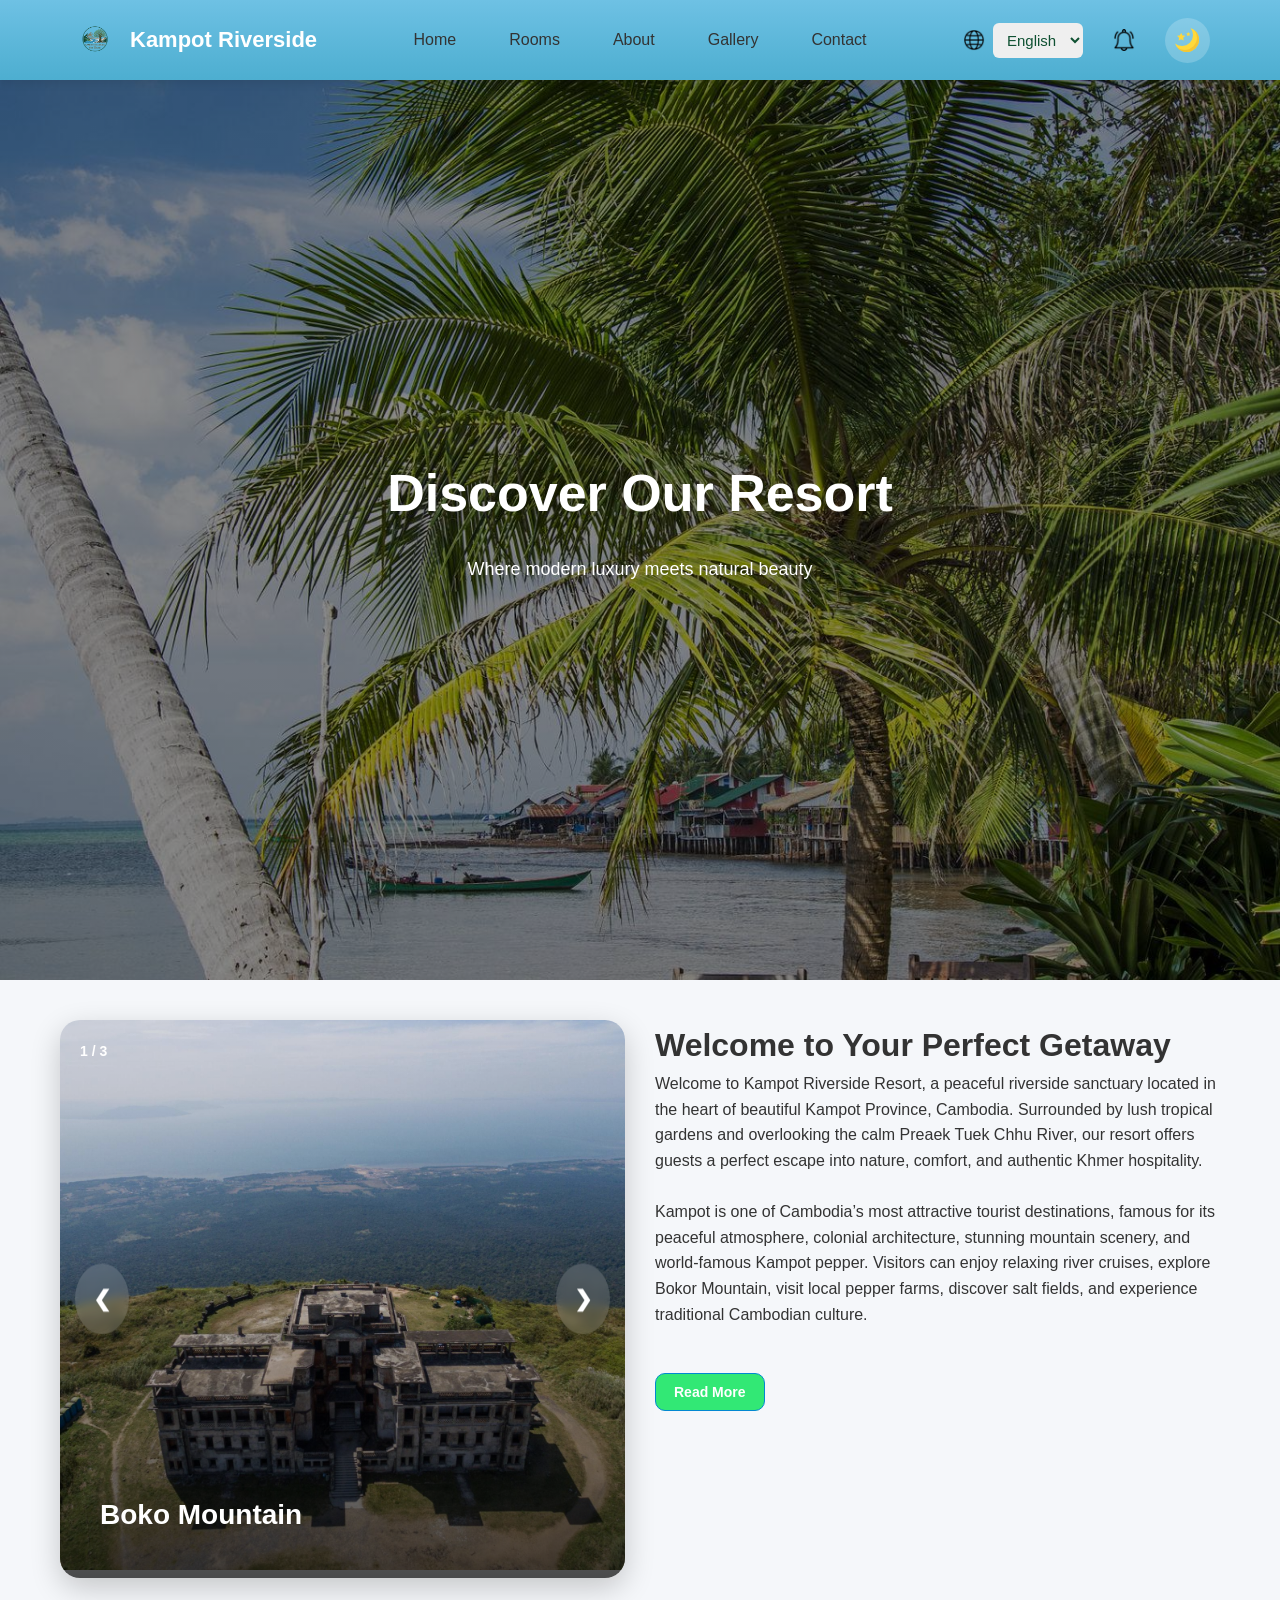
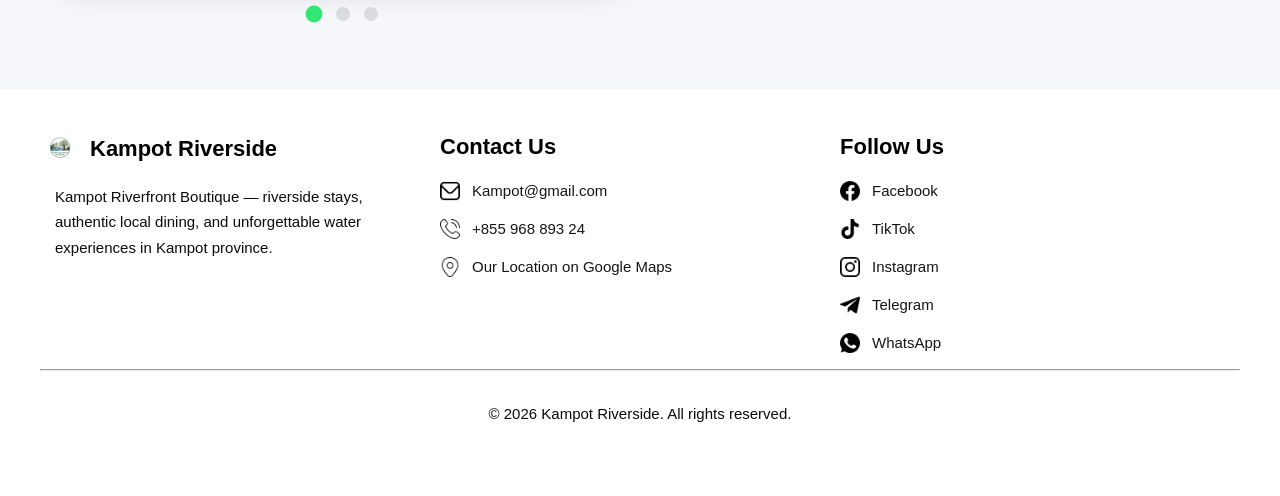
==== about.html @ 68e3d68d "Smey" ====
<!DOCTYPE html>
<html lang="en">
<head>
    <meta charset="UTF-8">
    <meta name="viewport" content="width=device-width, initial-scale=1.0">
    <title>Home</title>
    <link rel="stylesheet" href="css/style.css">
    <link rel="stylesheet" href="css/about.css">
</head>
<body>
    <!-- ----------Header---------------->
    <div class="header">
        <div class="nav-bar">
            <div class="nav-left">
                <a class="logo" href="index.html">
                    <img src="images/logo/kampot.png" alt="Kampot Riverside Logo">
                    <span>Kampot Riverside</span>
                </a>
            </div>

            <nav class="nav-center" id="navMenu">
                <ul>
                    <li><a href="index.html">Home</a></li>
                    <li><a href="room.html">Rooms</a></li>
                    <li><a href="about.html">About</a></li>
                    <li><a href="gallery.html">Gallery</a></li>
                    <li><a href="contact.html">Contact</a></li>
                </ul>
            </nav>
            <div class="nav-right">
                <div class="switch-language">
                    <img src="assets/icons/internet.png" alt="Language Icon">
                    <select>
                        <option>English</option>
                        <option>Khmer</option>
                    </select>
                </div>

                <div class="notifications">
                    <img src="assets/icons/notification.png" alt="Notification">
                </div>

                <div class="dark-mode" onclick="toggleDarkMode()">
                    <img id="darkIcon" src="assets/icons/moon.png" alt="Dark Mode">
                </div>

                <!-- Hamburger Menu -->
                <div class="menu-toggle" onclick="toggleMenu()">
                    ☰
                </div>
            </div>
        </div>
    </div>
    <div class="welcome">
        <div class="col-12">
            <div class="main-contant" style="background-image:linear-gradient(rgba(0,0,0,0.45), rgba(0,0,0,0.45)),url('../images/gallerys/Image_place_relax/Kep Beach/photo2.jfif'); background-size: cover; background-position: center;">
                <div class="home-banner">
                    <div class="home-banner-content">
                        <h1>Discover Our Resort</h1>
                        <p>Where modern luxury meets natural beauty</p>
                    </div>
                </div>
            </div>
        </div>
    </div>
    <div class="row">
        <div class="about-resort">
                <div class="col-6">
                     <!-- Slideshow container -->
                    <div class="slideshow-container">
                    <!-- Full-width images with number and caption text -->
                    <div class="mySlides fade">
                        <div class="numbertext">1 / 3</div>
                        <img src="images/gallerys/Image_place_relax/Bokor Mountain/photo1.jfif" style="width:100%">
                        <div class="text">Boko Mountain</div>
                    </div>

                    <div class="mySlides fade">
                        <div class="numbertext">2 / 3</div>
                        <img src="images/gallerys/Image_place_relax/Kep Beach/photo3.jfif" style="width:100%">
                        <div class="text">Kep Beach</div>
                    </div>

                    <div class="mySlides fade">
                        <div class="numbertext">3 / 3</div>
                        <img src="images/gallerys/Image_place_relax/La Plantation/caption.jpg" style="width:100%">
                        <div class="text">La Plantation</div>
                    </div>

                    <!-- Next and previous buttons -->
                    <a class="prev" onclick="plusSlides(-1)">&#10094;</a>
                    <a class="next" onclick="plusSlides(1)">&#10095;</a>
                    </div>
                    <br>

                    <!-- The dots/circles -->
                    <div style="text-align:center">
                    <span class="dot" onclick="currentSlide(1)"></span>
                    <span class="dot" onclick="currentSlide(2)"></span>
                    <span class="dot" onclick="currentSlide(3)"></span>
                    </div>
                </div>
                <div class="col-6">
                    <div class="about-detail">
                        <h1>Welcome to Your Perfect Getaway</h1>
                    <p>
                        Welcome to Kampot Riverside Resort, a peaceful riverside sanctuary located in the heart of beautiful Kampot Province, Cambodia. 
                        Surrounded by lush tropical gardens and overlooking the calm Preaek Tuek Chhu River, our resort offers guests a perfect escape 
                        into nature, comfort, and authentic Khmer hospitality.
                    </p><br>
                    <p>
                        Kampot is one of Cambodia’s most attractive tourist destinations, famous for its peaceful atmosphere, colonial architecture, 
                        stunning mountain scenery, and world-famous Kampot pepper. Visitors can enjoy relaxing river cruises, explore Bokor Mountain, 
                        visit local pepper farms, discover salt fields, and experience traditional Cambodian culture.
                    </p><br>
                    <button class="btn-read-more">Read More</button>
                    </div>
                </div>
        </div>
    </div>
    <!-- Footer -->
    <div class="footer">
        <div class="row">
            <!-- About -->
            <div class="col-4">
                <h3>
                    <img src="images/logo/kampot.png" alt="Kampot Riverside Logo">
                    <span>Kampot Riverside</span>
                </h3>
                <p style="padding-left: 15px;">
                    Kampot Riverfront Boutique — riverside stays,
                    authentic local dining, and unforgettable
                    water experiences in Kampot province.
                </p>
            </div>

            <!-- Contact Us -->
            <div class="col-4">
                <h3>
                    <span>Contact Us</span>
                </h3>
                <ul>
                     <li>
                        <a href="mailto:Kampot@gmail.com">
                            <img src="assets/icons/envelope.png" alt="Email Icon">
                            <span>Kampot@gmail.com</span>
                        </a>
                    </li>

                    <li>
                        <a href="tel:+85596889324">
                            <img src="assets/icons/phone-call.png" alt="Phone Icon">
                            <span>+855 968 893 24</span>
                        </a>
                    </li>

                    <li>
                        <a href="https://maps.app.goo.gl/MNz4LA59FjtXAUts7">
                            <img src="assets/icons/marker.png" alt="Location Icon">
                            <span>Our Location on Google Maps</span>
                        </a>
                    </li>

                </ul>
            </div>

            <!-- Follow Us -->
            <div class="col-4">
                <h3>
                    <span>Follow Us</span>
                </h3>

                <ul class="social-links">

                    <li>
                        <a href="https://www.facebook.com/profile.php?id=100081976213321">
                            <img src="assets/icons/facebook.png" alt="Facebook Icon">
                            <span>Facebook</span>
                        </a>
                    </li>

                    <li>
                        <a href="https://www.tiktok.com/@riforevery/video/7606261949273345301?q=Kampot%20province&t=1779953133184">
                            <img src="assets/icons/tik-tok.png" alt="TikTok Icon">
                            <span>TikTok</span>
                        </a>
                    </li>

                    <li>
                        <a href="#">
                            <img src="assets/icons/instagram.png" alt="Instagram Icon">
                            <span>Instagram</span>
                        </a>
                    </li>

                    <li>
                        <a href="#">
                            <img src="assets/icons/telegram.png" alt="Telegram Icon">
                            <span>Telegram</span>
                        </a>
                    </li>

                    <li>
                        <a href="#">
                            <img src="assets/icons/whatsapp.png" alt="WhatsApp Icon">
                            <span>WhatsApp</span>
                        </a>
                    </li>

                </ul>
            </div>
        </div>
        <div class="row">
            <div class="col-12">
                <hr>
            </div>
        </div>
        <div class="row">
            <div class="col-12">
                <p style="text-align: center;">© 2026 Kampot Riverside. All rights reserved.</p>
            </div>
        </div>
    </div>
<script src="js/main.js"></script>
<script src="js/about.js"></script>
</body>
</html>
---- css/style.css ----
/* =========================
   GLOBAL
========================= */
*{
    margin: 0;
    padding: 0;
    box-sizing: border-box;
}

html{
    scroll-behavior: smooth;
}

body{
    font-family: 'Segoe UI', Tahoma, Geneva, Verdana, sans-serif;
    background-color: #f5f7fa;
    line-height: 1.6;
    padding-top: 80px;
    overflow-x: hidden;
}
/* DARK MODE BUTTON */
.dark-mode{
    width: 45px;
    height: 45px;

    display: flex;
    justify-content: center;
    align-items: center;

    border-radius: 50%;

    background: rgba(255,255,255,0.2);
    cursor: pointer;
    transition: 0.3s ease;
}

.dark-mode:hover{
    background: rgba(255,255,255,0.35);
    transform: rotate(15deg) scale(1.08);
}

.dark-mode img{
    width: 24px;
    height: 24px;
}

/* BODY TRANSITION */
body{
    transition: background 0.4s ease,
                color 0.4s ease;
}

/* DARK MODE */
body.dark-theme{
    background: #121212;
    color: white;
}

/* NAVBAR */
/* body.dark-theme nav{
    background: #1f1f1f;
} */

/* CARD / ROOM */
body.dark-theme .room-card,
body.dark-theme .modal-content,
body.dark-theme .room-extra-details{
    background: #1e1e1e;
    color: white;
}

/* TEXT */
body.dark-theme h1,
body.dark-theme h2,
body.dark-theme h3,
body.dark-theme h4,
body.dark-theme p,
body.dark-theme span,
body.dark-theme a{
    color: rgb(8, 33, 229);
}

/* FEATURE BOX */
body.dark-theme .feature-box{
    background: #2a2a2a;
    border-color: #444;
}

/* AMENITIES */
body.dark-theme .amenities-list span{
    background: #2a2a2a;
    color: white;
}

/* MODAL IMAGE AREA */
body.dark-theme .modal-image-section{
    background: black;
}
/* =========================
   HEADER
========================= */
.header{
    width: 100%;
    background: linear-gradient(180deg, #6EC1E4 0%, #4DAED0 100%);
    position: fixed;
    top: 0;
    left: 0;
    z-index: 1000;
    box-shadow: 0 2px 10px rgba(0,0,0,0.1);
}

/* =========================
   NAVBAR
========================= */
.nav-bar{
    width: 100%;
    max-width: 1200px;
    height: auto;
    margin: auto;
    padding: 14px 20px;
    display: flex;
    align-items: center;
    justify-content: space-between;
    gap: 20px;
}

/* =========================
   LOGO
========================= */
.logo{
    display: flex;
    align-items: center;
    gap: 10px;
    text-decoration: none;
    color: #fff;
    font-size: 22px;
    font-weight: 700;
}

.logo img{
    width: 50px;
    height: 50px;
    object-fit: contain;
}

/* =========================
   NAVIGATION
========================= */
.nav-center ul{
    list-style: none;
    display: flex;
    align-items: center;
    justify-content: center;
    flex-wrap: wrap;
    gap: 15px;
}

.nav-center a{
    display: block;
    color: #fff;
    text-decoration: none;
    padding: 10px 14px;
    border-radius: 8px;
    font-size: 16px;
    font-weight: 500;
    transition: all 0.3s ease;
}

.nav-center a:hover,
.nav-center a:focus{
    background-color: rgba(255,255,255,0.2);
}

/* =========================
   RIGHT SECTION
========================= */
.nav-right{
    display: flex;
    align-items: center;
    justify-content: center;
    gap: 30px;
}

/* =========================
   LANGUAGE SWITCH
========================= */
.switch-language{
    display: flex;
    align-items: center;
    gap: 8px;
}

.switch-language img{
    width: 22px;
    height: 22px;
    object-fit: contain;
}

.switch-language select{
    border: none;
    outline: none;
    padding: 8px 10px;
    border-radius: 6px;
    color: #0f5132;
    font-size: 15px;
    cursor: pointer;
}
.notifications {
    align-items: center;
    display: flex;
    gap: 10px;
}
.notifications img {
    width: 22px;
    height: 22px;
    object-fit: contain;
}

/* =========================
   HERO SECTION
========================= */
.main-contant{
    width: 100%;
    min-height: 100vh;
    padding: 20px;
    display: flex;
    align-items: center;
    justify-content: center;
    text-align: center;
    background-image:linear-gradient(rgba(0,0,0,0.45), rgba(0,0,0,0.45)),url('../images/hero/home.jpg');
    background-size: cover;
    background-position: center;
    background-repeat: no-repeat;
}

/* =========================
   HOME BANNER
========================= */
.home-banner{
    width: 100%;
    max-width: 700px;
    padding: 40px;
    color: #fff;
    text-align: center;
    border-radius: 12px;
}
.home-banner h1{
    font-size: 52px;
    margin-bottom: 20px;
}

.home-banner p{
    font-size: 18px;
    margin-bottom: 25px;
}

/* =========================
   BUTTON
========================= */
.btn{
    display: inline-block;
    padding: 12px 28px;
    background-color: #32E875;
    color: #fff;
    text-decoration: none;
    font-size: 16px;
    font-weight: 600;
    border-radius: 50px;
    transition: all 0.3s ease;
}

.btn:hover{
    background-color: #28c96a;
    transform: translateY(-2px);
}

.btn:active{
    transform: scale(0.98);
}

/* =========================
   ROOM SUMMARY
========================= */
.room-summary{
    width: 100%;
    max-width: 1200px;
    margin: 60px auto;
    padding: 20px;
    display: flex;
    flex-direction: column;
    align-items: center;
    justify-content: center;
    gap: 15px;
    text-align: center;
}
.room-summary h2{
    font-size: 48px;
}

/* ROOM HOME */
.room-home{
    display: flex;
    flex-direction: row;
    gap: 20px;
    width: 100%;
    max-width: 1200px;
    margin: auto;
    padding: 20px;
}

.col-6{
    width: 50%;
}

.room1 img{
    width: 100%;
    height: 350px;
    object-fit: cover;
    border-radius: 10px;
    display: block;
}
.room1{
    padding: 20px;
    background: #fff;
    border-radius: 10px;
    box-shadow: 0 2px 10px rgba(0,0,0,0.1);
}

.room1 .detail-rooms p {
    display: flex;
    align-items: center;
    gap: 10px;
    font-size: 12px;
    font-weight: 500;
    color: #333;
}
/* DETAIL ROOM */
.detail-rooms{
    padding: 20px;
}

/* ROOM NAME */
.name-room{
    font-size: 24px;
    margin-bottom: 10px;
    color: #222;
}

/* PRICE */
.price{
    color: #1256d3;
    font-size: 20px;
    margin-bottom: 15px;
}
.price span{
    color: black;
}

/* DESCRIPTION */
.descr{
    color: #666;
    line-height: 1.7;
    margin-bottom: 20px;
}

/* SERVICES CONTAINER */
.services-line-1{
    display: flex;
    flex-direction: column;
    gap: 12px;
}

/* SERVICE ROW */
.service-row1{
    display: flex;
    flex-wrap: wrap;
    gap: 20px;
}

/* SERVICE ITEM */
.service-row1 p{
    display: flex;
    align-items: center;
    gap: 8px;
    background: #f5f7fa;
    padding: 10px 14px;
    border-radius: 8px;
    font-size: 15px;
    font-weight: 500;

    color: #333;
}

/* ICON */
.service-row1 img{
    width: 22px;
    height: 22px;

    object-fit: contain;
}
.icon{
    width: 40px;
    height: 40px;
    object-fit: cover;
    border-radius: 50%;
}
/* Footer */
.footer{
    width: 100%;
    background: white;
    padding: 40px 20px;
    color: black;
}

/* Row */
.footer .row{
    width: 100%;
    max-width: 1200px;
    margin: auto;
    display: flex;
    flex-wrap: wrap;
    gap: 30px;
}

/* Column */
.footer .col-4{
    flex: 1 1 300px;
}

/* Title */
.footer h3{
    display: flex;
    align-items: center;
    gap: 10px;
    margin-bottom: 15px;
    font-size: 22px;
}

/* Logo */
.footer h3 img{
    width: 40px;
    height: 40px;
    object-fit: contain;
}

/* Text */
.footer p{
    color: #0b0b0b;
    line-height: 1.7;
    font-size: 15px;
}

/* Contact List */
.footer ul{
    padding: 0;
    margin: 0;
}

.footer ul li{
    list-style: none;
    margin-bottom: 14px;
}

/* Contact Link */
.footer ul li a{
    display: flex;
    align-items: center;
    gap: 12px;

    text-decoration: none;
    color: #161515;
    font-size: 15px;

    transition: 0.3s ease;
}

/* Hover */
.footer ul li a:hover{
    color: #00bcd4;
    transform: translateX(5px);
}

/* Icon */
.footer ul li a img{
    width: 20px;
    height: 20px;
    object-fit: contain;
}
.btn-viewallroom{
    width: 100%;
    display: flex;
    justify-content: center;
    margin-top: 20px;
}
.btn-viewallroom a{
    display: flex;
    align-items: center;
    gap: 10px;
    padding: 12px 24px;
    background-color: #00bcd4;
    color: white;
    text-decoration: none;
    font-size: 16px;
    font-weight: 600;
    border-radius: 50px;
    transition: 0.3s ease;
}
.btn-viewallroom a img{
    width: 18px;
    height: 18px;
    object-fit: contain;
    transition: 0.3s ease;
}
.btn-viewallroom a:hover{
    background-color: #0097a7;
    transform: translateY(-3px);
}
.btn-viewallroom a:hover img{
    transform: translateX(5px);
}
/* button detail room */
/* .btn-detail-room {
    width: 100%;
    display: flex;
    justify-content: center;
    margin-top: 20px;
    background-color: darkgray;
    border-radius: 12px;
} */
/* .btn-detail-room a {
    display: flex;
    align-items: center;
    gap: 10px;
    padding: 12px 24px;
    color: white;
    text-decoration: none;
    font-size: 16px;
    font-weight: 600;
    border-radius: 50px;
    transition: 0.3s ease;
} */
/* .btn-detail-room:hover {
    background-color: #0097a7;
    transform: translateY(-3px);
} */
/* Excursions & Activities */
.Ex-Act-welcome {
    width: 100%;
    max-width: 1200px;
    margin: 60px auto;
    padding: 20px;
    display: flex;
    flex-direction: column;
    align-items: center;
    justify-content: center;
    gap: 15px;
    text-align: center;
}
.Ex-Act-welcome h2 {
    font-size: 48px;
}

.Ex-Act-detail{
    width: 100%;
    border-radius: 10px;
    overflow: hidden;
    background: #fff;
    box-shadow: 0 2px 10px rgba(0,0,0,0.1);
    transition: 0.3s ease;
}

.Ex-Act-detail:hover{
    transform: translateY(-5px);
}

.Ex-Act-detail img{
    width: 100%;
    height: 250px;
    object-fit: cover;
    display: block;
}

.ex-act-name{
    padding: 15px 10px;
    font-size: 20px;
    text-align: center;
    color: #222;
}

.Ex-Act-detail a{
    display: flex;
    justify-content: center;
    align-items: center;
    margin-bottom: 20px;
    text-decoration: none;
}

.Ex-Act-detail a span{
    background: #00bcd4;
    color: #fff;
    padding: 10px 18px;
    border-radius: 5px;
    transition: 0.3s;
}

.Ex-Act-detail a span:hover{
    background: #084298;
}
/* Guest-Reviews-Experiences */
.Guest-Reviews-Experiences{
    width: 100%;
    padding: 80px 20px;
    box-sizing: border-box;
}

.review-header{
    text-align: center;
    margin-bottom: 60px;
}

.review-header h2{
    font-size: 48px;
    margin-bottom: 15px;
    color: #1d0000;
}

.review-header p{
    font-size: 18px;
    color: #444;
}
.review-card{
    text-align: center;
    padding: 20px;
}

.review-profile{
    width: 160px;
    height: 160px;
    margin: 0 auto 25px;
    border-radius: 50%;
    background: rgba(120,150,180,0.5);
    border: 2px solid #0077b6;
    display: flex;
    align-items: center;
    justify-content: center;
}

.review-profile span{
    font-size: 60px;
    color: #1d0000;
}

.stars{
    font-size: 32px;
    color: gold;
    margin-bottom: 25px;
}

.review-text{
    font-size: 18px;
    color: #444;
    line-height: 1.7;
    margin-bottom: 30px;
}

.review-card h3{
    font-size: 24px;
    margin-bottom: 10px;
    color: #1d0000;
}

.review-card small{
    font-size: 18px;
    color: blue;
}
/* =========================
   GRID SYSTEM
========================= */
.row{
    width: 100%;
    max-width: 1200px;
    margin: 0 auto;
    display: flex;
    flex-wrap: wrap;
    align-items: flex-start;
    justify-content: flex-start;
    gap: 20px;
    box-sizing: border-box;
}
.nav-bar{
    display:flex;
    justify-content:space-between;
    align-items:center;
    padding:15px 30px;
}

.nav-center ul{
    display:flex;
    list-style:none;
    gap:25px;
}

.nav-center ul li a{
    text-decoration:none;
    color:#333;
    font-weight:500;
}

/* =========================
   HAMBURGER MENU
========================= */

.menu-toggle{
    display:none;
    font-size:32px;
    cursor:pointer;
    color:#1e293b;
    transition:0.3s ease;
    user-select:none;
}

.menu-toggle:hover{
    transform:scale(1.1);
    color:#0ea5e9;
}

/* =========================
   MOBILE NAVIGATION
========================= */

@media (max-width:768px){

    .menu-toggle{
        display:block;
    }

    .nav-center{
        position:absolute;
        top:100%;
        left:0;
        width:100%;
        background:#ffffff;
        box-shadow:0 8px 25px rgba(0,0,0,0.1);
        border-top:1px solid #e5e7eb;
        display:none;
        z-index:999;
        animation:slideDown 0.3s ease;
    }

    .nav-center.active{
        display:block;
    }

    .nav-center ul{
        display:flex;
        flex-direction:column;
        align-items:center;
        list-style:none;
        padding:25px 0;
        gap:20px;
    }

    .nav-center ul li{
        width:100%;
        text-align:center;
    }

    .nav-center ul li a{
        display:block;
        padding:12px 20px;
        text-decoration:none;
        color:#334155;
        font-size:16px;
        font-weight:500;
        transition:0.3s ease;
    }

    .nav-center ul li a:hover{
        background:#f8fafc;
        color:#0ea5e9;
    }

    /* Right Side */
    .nav-right{
        gap:10px;
    }

    .switch-language{
        display:flex;
        align-items:center;
        gap:5px;
    }

    .switch-language select{
        display:flex;
        align-items:center;
        gap:8px;
        padding:6px 10px;
        border:1px solid #ddd;
        border-radius:10px;
        background:#fff;
    }

    .notifications img,
    .dark-mode img,
    .switch-language img{
        width:22px;
        height:22px;
    }
}

/* =========================
   ANIMATION
========================= */

@keyframes slideDown{
    from{
        opacity:0;
        transform:translateY(-10px);
    }
    to{
        opacity:1;
        transform:translateY(0);
    }
}
.row::after{
    content: "";
    clear: both;
    display: table;
}

[class*="col-"]{
    float: left;
    padding: 0px;
}

/* Desktop */
.col-1{width:8.33%;}
.col-2{width:16.66%;}
.col-3{width:25%;}
.col-4{width: calc((100% - 40px) / 3);}
.col-5{width:41.66%;}
.col-6{width:50%;}
.col-7{width:58.33%;}
.col-8{width:66.66%;}
.col-9{width:75%;}
.col-10{width:83.33%;}
.col-11{width:91.66%;}
.col-12{width:100%;}

/* =========================
   TABLET RESPONSIVE
========================= */
@media only screen and (max-width: 992px){
    body{
        padding-top: 120px;
    }
    .nav-bar{
        flex-direction: column;
        gap: 15px;
    }
    .nav-center ul{
        justify-content: center;
    }
    .home-banner h1{
        font-size: 40px;
    }
    .room-home{
        gap: 15px;
    }
    .col-4{
        width: 50%;
    }
}
/* =========================
   MOBILE RESPONSIVE
========================= */
@media only screen and (max-width: 768px){

    body{
        padding-top: 140px;
        background-color: #43b9e1;
    }

    [class*="col-"]{
        width: 100%;
    }

    .nav-bar{
        padding: 12px;
    }

    .nav-center ul{
        gap: 8px;
    }

    .nav-center a{
        padding: 8px 10px;
        font-size: 14px;
    }

    .switch-language{
        flex-direction: row;
    }

    .main-contant{
        padding: 15px;
    }

    .home-banner{
        padding: 25px;
    }

    .home-banner h1{
        font-size: 32px;
    }

    .home-banner p{
        font-size: 16px;
    }

    .btn{
        padding: 10px 22px;
        font-size: 15px;
    }

    .room-home{
        flex-direction: column;
    }
}

/* =========================
   SMALL MOBILE
========================= */
@media only screen and (max-width: 576px){

    body{
        padding-top: 160px;
    }

    .logo{
        font-size: 18px;
    }

    .logo img{
        width: 40px;
        height: 40px;
    }

    .home-banner h1{
        font-size: 26px;
    }

    .home-banner p{
        font-size: 15px;
    }

    .nav-center ul{
        flex-direction: column;
        width: 100%;
    }

    .nav-center a{
        width: 100%;
        text-align: center;
    }

    .switch-language select{
        font-size: 14px;
    }
}
---- css/about.css ----
.btn-read-more {
    margin-top: 20px;
    display: inline-flex;
    align-items: center;
    gap: 8px;
    padding: 10px 18px;
    background-color: #32E875;
    color: #ffffff;
    font-size: 14px;
    font-weight: bold;
    border-radius: 10px;
    text-decoration: none;
    border: 1px solid #0288d1;
    transition: all 0.3s ease;
    cursor: pointer; /* Hand cursor */
}
.btn-read-more:hover {
    background-color: #1b9be8; /* Darker accent blue on hover */
}
.btn-read-more:active {
    transform: scale(0.98); /* Slightly shrink on click */
}

.about-image {
    display: flex;
    gap: 15px;
    flex-wrap: wrap;
}
.about-image img {
    width: 100%;
    max-width: 500px;
    border-radius: 8px;
    object-fit: cover; 
}
/* Slideshow container */
.slideshow-container {
    max-width: 1200px;
    width: 100%;
    position: relative;
    margin: auto;
    overflow: hidden;
    border-radius: 20px;
    box-shadow: 0 10px 30px rgba(0,0,0,0.2);
}

/* Slide */
.mySlides {
    display: none;
    position: relative;
}

/* Image */
.mySlides img {
    width: 100%;
    height: 550px;
    object-fit: cover;
    animation: zoomEffect 8s ease-in-out infinite;
}

/* Dark Overlay */
.mySlides::before {
    content: "";
    position: absolute;
    inset: 0;
    background: linear-gradient(
        to top,
        rgba(0,0,0,0.7),
        rgba(0,0,0,0.2),
        rgba(0,0,0,0.1)
    );
    z-index: 1;
}

/* Number text */
.numbertext {
    position: absolute;
    top: 20px;
    left: 20px;
    color: white;
    z-index: 2;
    font-size: 14px;
    font-weight: 600;
}

/* Caption */
.text {
    position: absolute;
    bottom: 40px;
    left: 40px;
    color: #fff;
    z-index: 2;
    font-size: 28px;
    font-weight: bold;
    animation: slideUp 1s ease;
}

/* Previous & Next buttons */
.prev,
.next {
    cursor: pointer;
    position: absolute;
    top: 50%;
    transform: translateY(-50%);
    padding: 18px;
    color: #fff;
    font-size: 22px;
    font-weight: bold;
    transition: .3s;
    z-index: 3;
    background: rgba(255,255,255,0.15);
    backdrop-filter: blur(5px);
}

.prev {
    left: 15px;
    border-radius: 50%;
}

.next {
    right: 15px;
    border-radius: 50%;
}

.prev:hover,
.next:hover {
    background: rgba(255,255,255,0.3);
}

/* Dots */
.dot {
    cursor: pointer;
    height: 14px;
    width: 14px;
    margin: 0 5px;
    background-color: #ddd;
    border-radius: 50%;
    display: inline-block;
    transition: .4s;
}

.active,
.dot:hover {
    background-color: #32E875;
    transform: scale(1.2);
}

/* Fade Animation */
.fade {
    animation: fadeEffect 1.5s ease;
}

@keyframes fadeEffect {
    from {
        opacity: 0;
    }
    to {
        opacity: 1;
    }
}

/* Zoom Animation */
@keyframes zoomEffect {
    0% {
        transform: scale(1);
    }
    100% {
        transform: scale(1.1);
    }
}

/* Caption Animation */
@keyframes slideUp {
    from {
        transform: translateY(40px);
        opacity: 0;
    }
    to {
        transform: translateY(0);
        opacity: 1;
    }
}
.mySlides {
    display: none;
    animation: fadeEffect 1s ease-in-out;
}

@keyframes fadeEffect {
    from {
        opacity: 0.3;
    }
    to {
        opacity: 1;
    }
}

.about-resort {
    display: flex;
    flex-direction: row;
    gap: 30px;
    padding: 40px 20px;
}
.about-detail {
    font-family: 'Arial', sans-serif;
    font-size: 16px;
    color: #333;
}
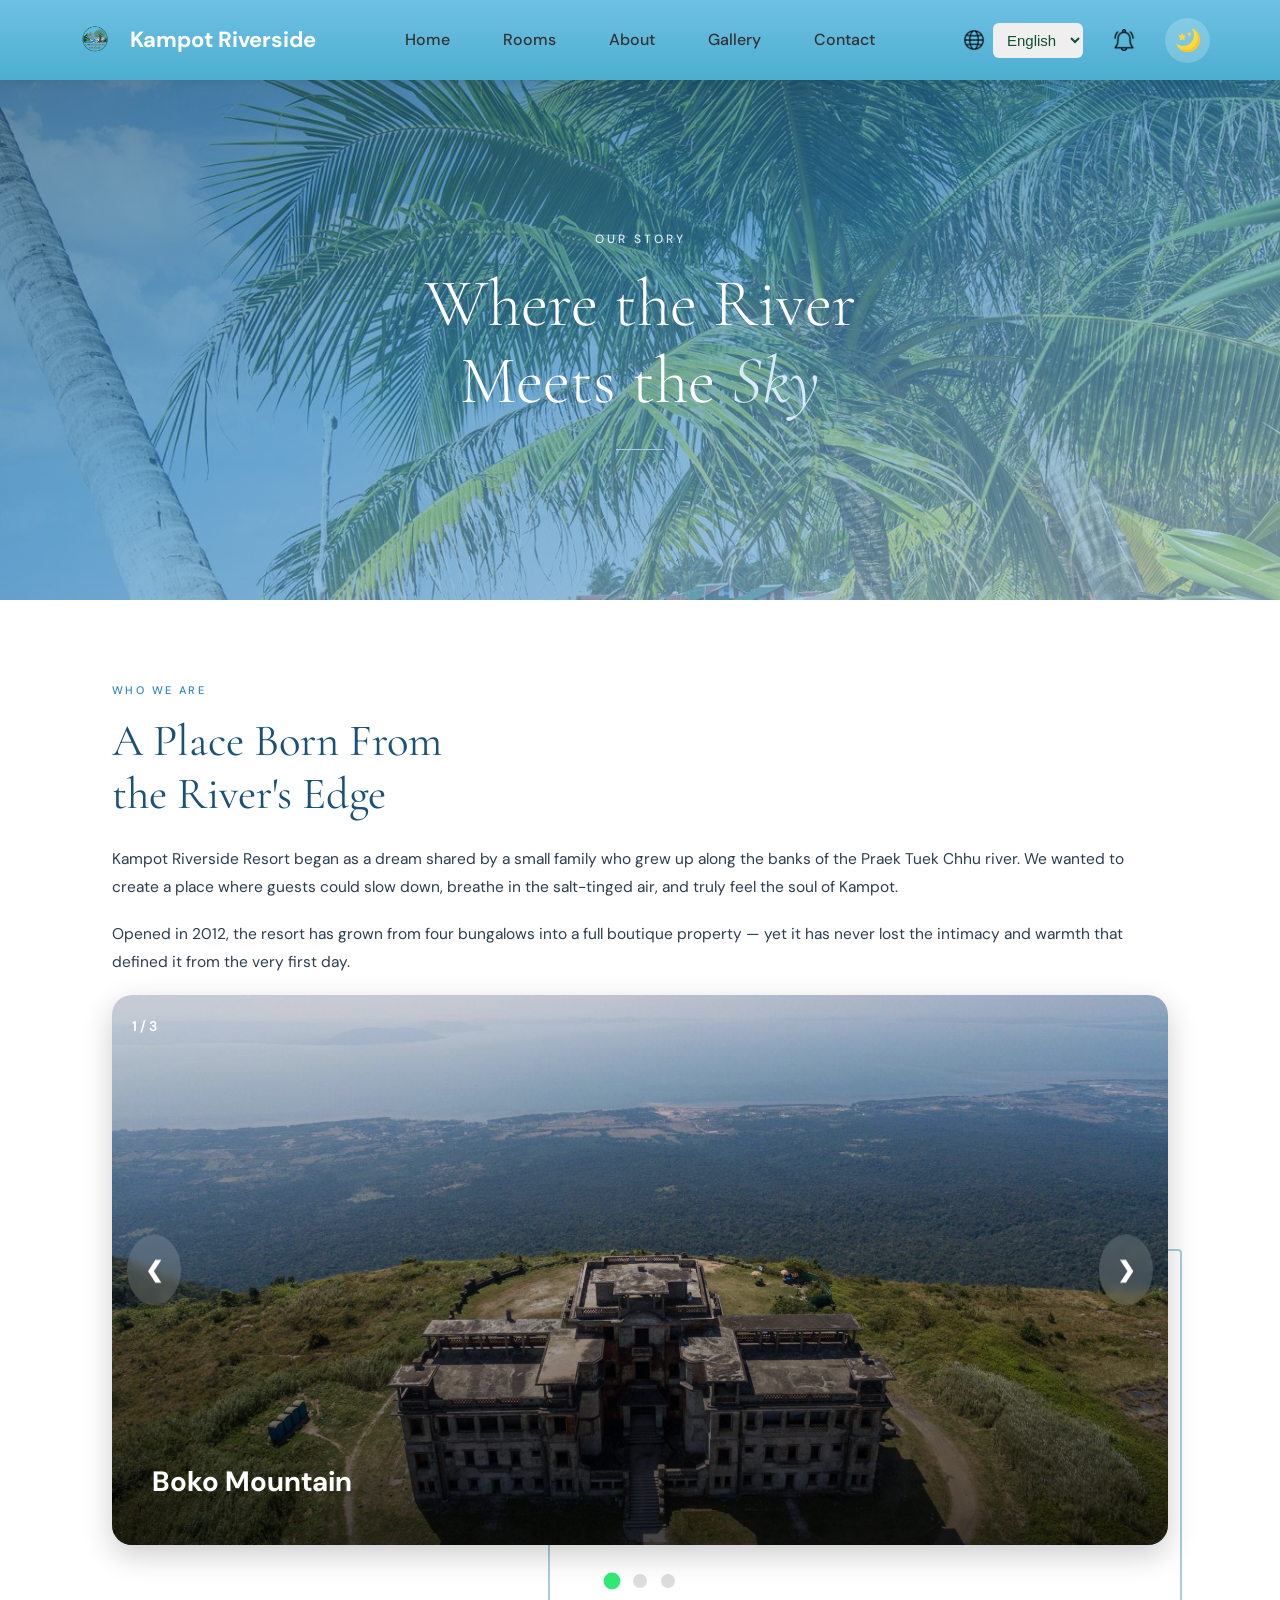
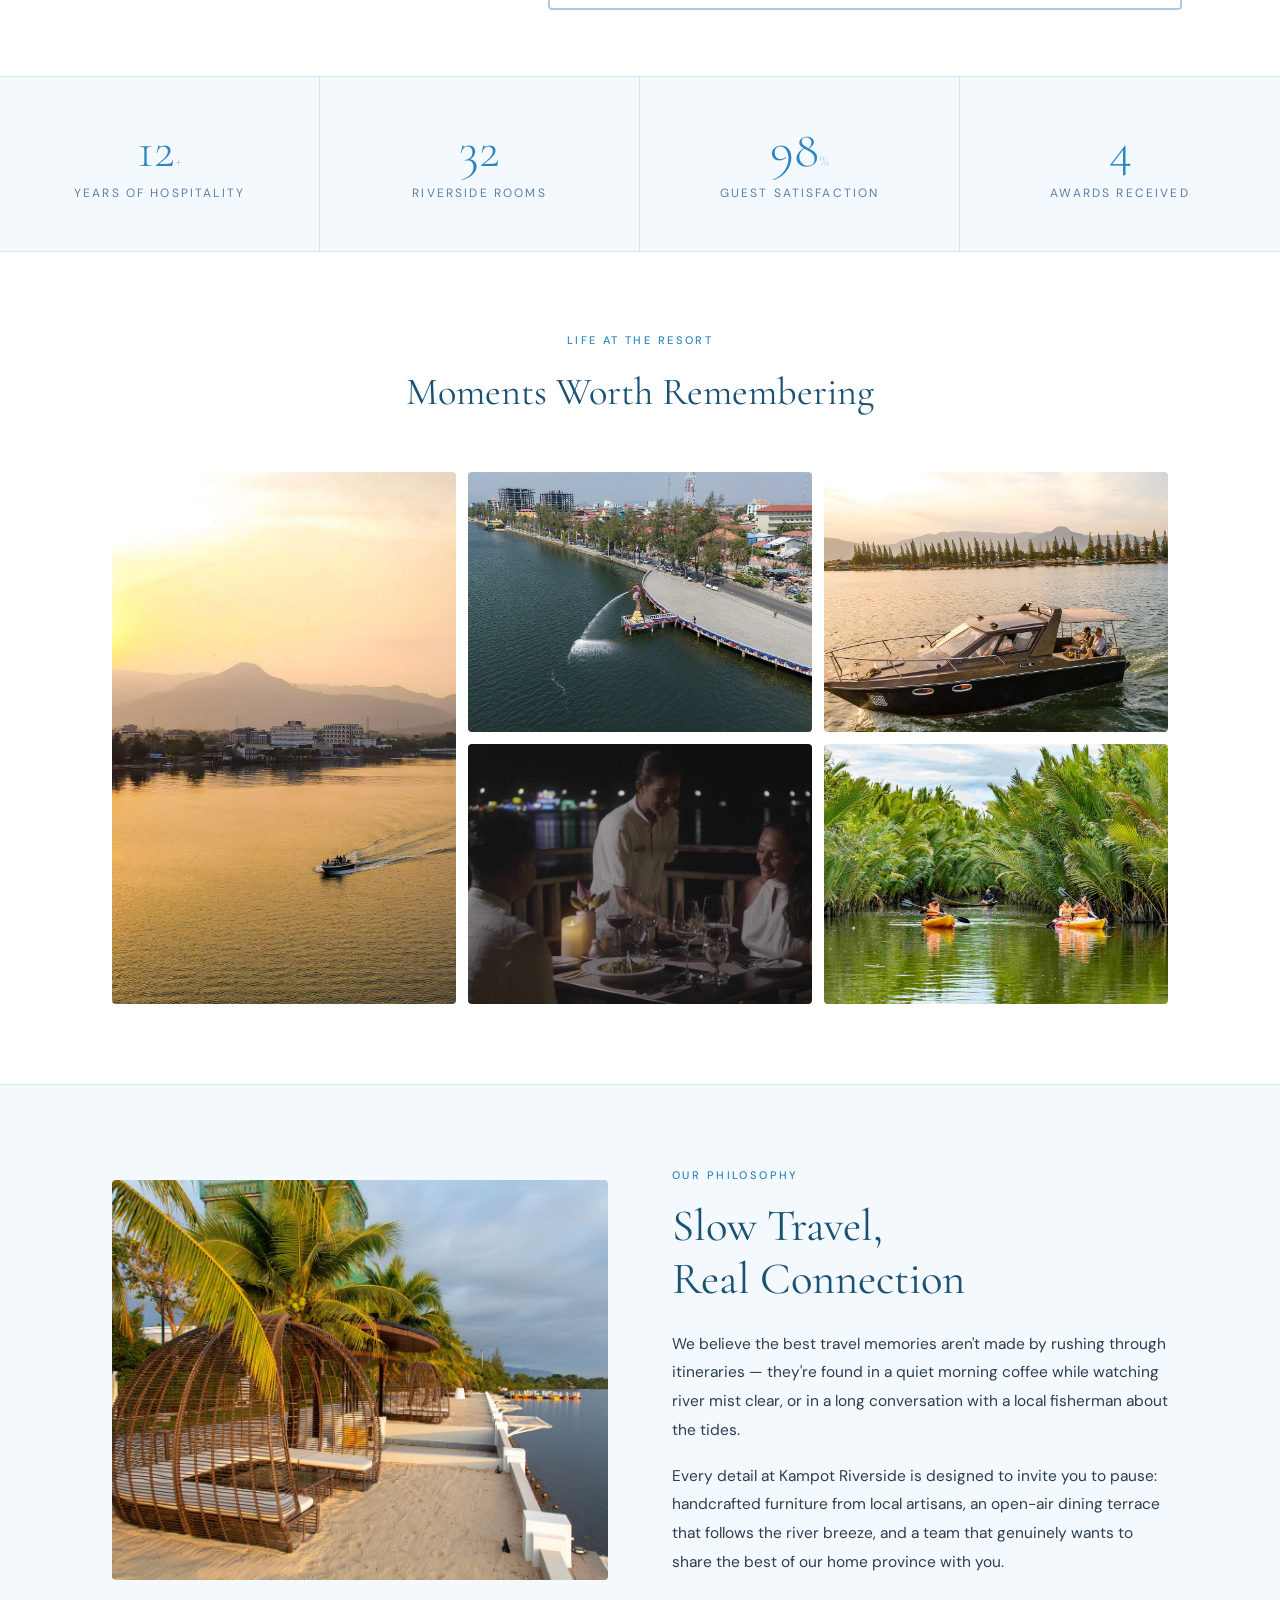
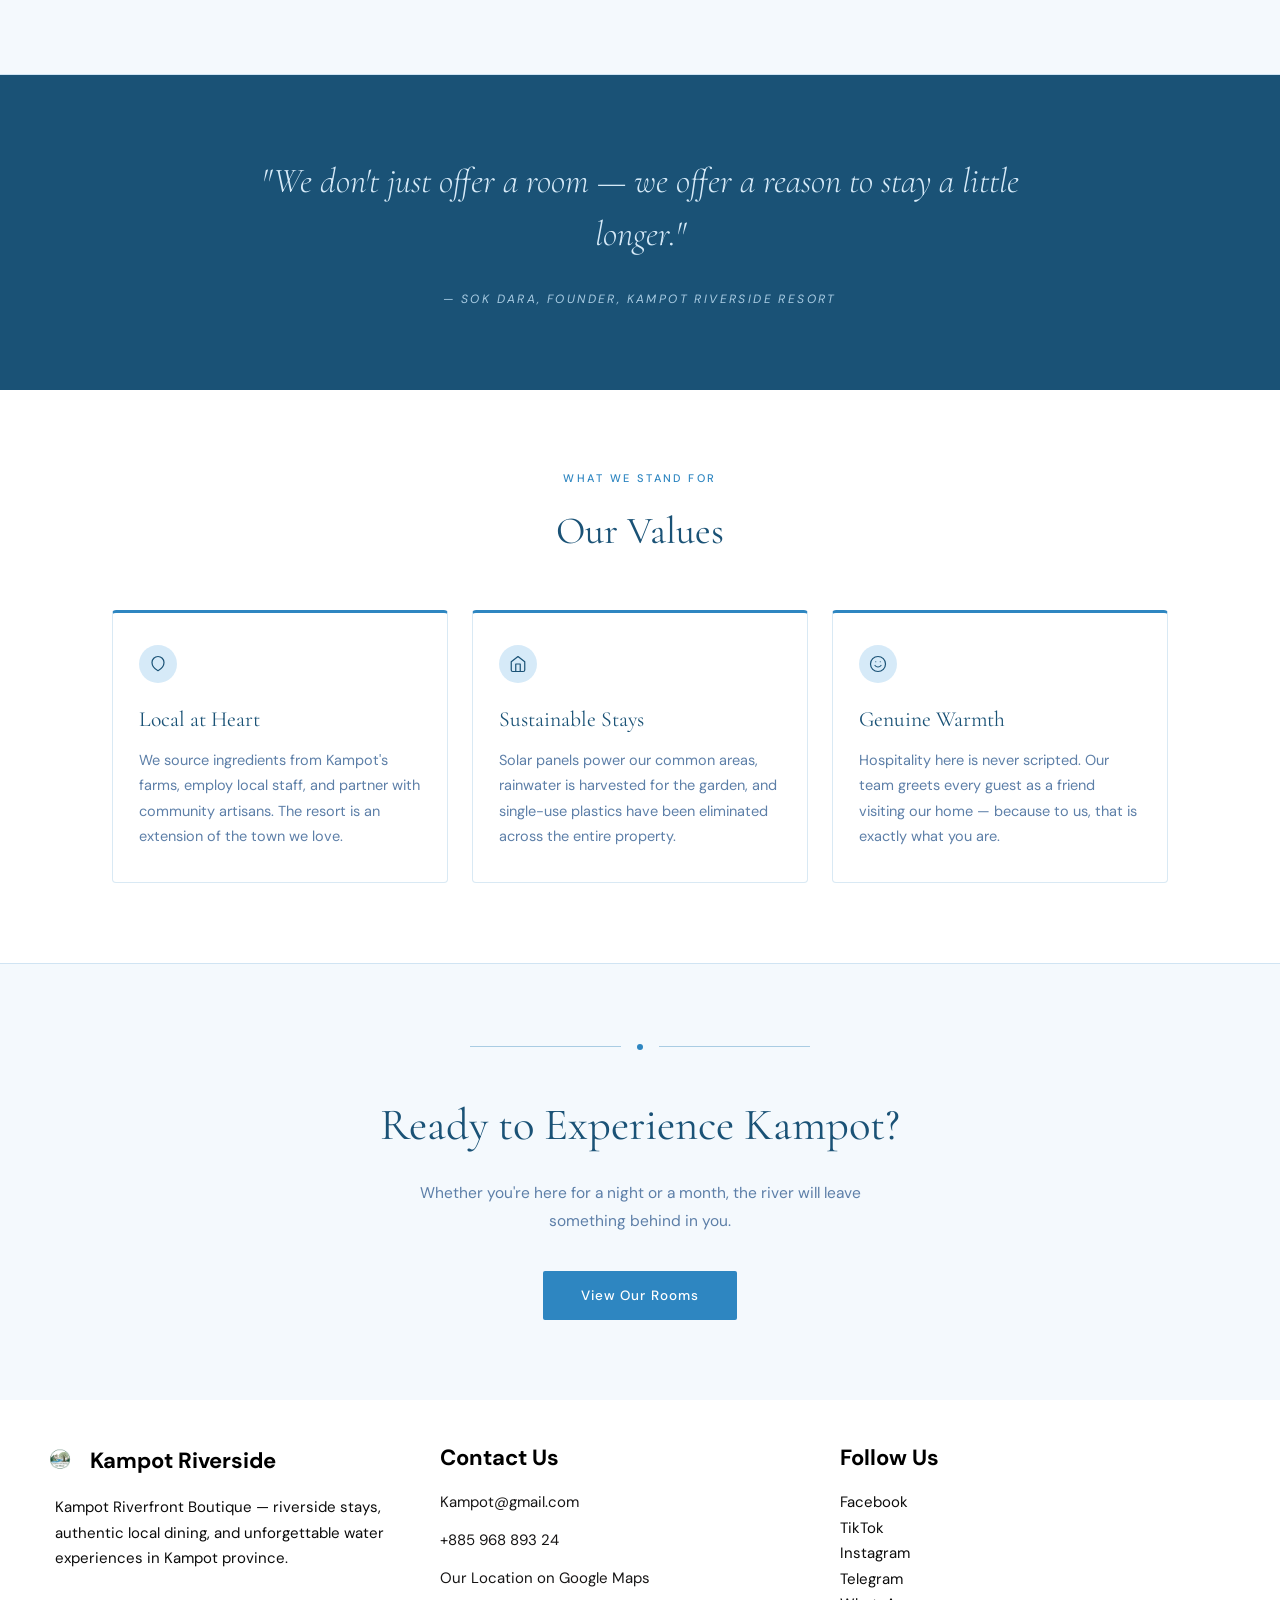
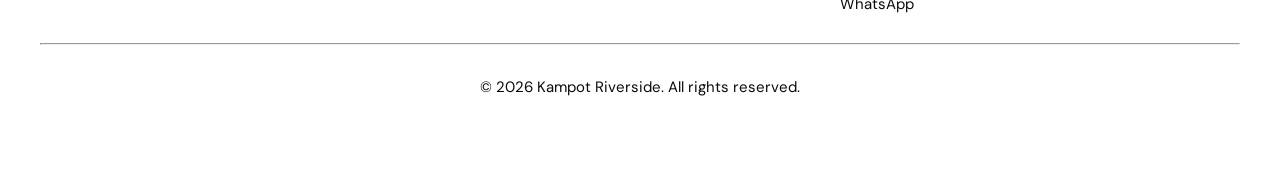
==== commit ff25e17a: "Smey" ====
--- a/about.html
+++ b/about.html
@@ -3,11 +3,15 @@
 <head>
     <meta charset="UTF-8">
     <meta name="viewport" content="width=device-width, initial-scale=1.0">
-    <title>Home</title>
+    <title>About – Kampot Riverside</title>
     <link rel="stylesheet" href="css/style.css">
     <link rel="stylesheet" href="css/about.css">
+    <link href="https://fonts.googleapis.com/css2?family=Cormorant+Garamond:ital,wght@0,300;0,400;0,600;1,300;1,400&family=DM+Sans:wght@300;400;500&display=swap" rel="stylesheet">
 </head>
 <body>
+    <div id="loader">
+        <div class="spinner"></div>
+    </div>
     <!-- ----------Header---------------->
     <div class="header">
         <div class="nav-bar">
@@ -51,22 +55,26 @@
             </div>
         </div>
     </div>
-    <div class="welcome">
-        <div class="col-12">
-            <div class="main-contant" style="background-image:linear-gradient(rgba(0,0,0,0.45), rgba(0,0,0,0.45)),url('../images/gallerys/Image_place_relax/Kep Beach/photo2.jfif'); background-size: cover; background-position: center;">
-                <div class="home-banner">
-                    <div class="home-banner-content">
-                        <h1>Discover Our Resort</h1>
-                        <p>Where modern luxury meets natural beauty</p>
-                    </div>
-                </div>
-            </div>
-        </div>
-    </div>
-    <div class="row">
-        <div class="about-resort">
-                <div class="col-6">
-                     <!-- Slideshow container -->
+    <!-- ── HERO  -->
+    <section class="about-hero">
+        <img src="images/gallerys/Image_place_relax/Kep Beach/photo2.jfif" alt="Kampot riverside view" >
+        <div class="about-hero-overlay">
+            <p class="eyebrow">Our Story</p>
+            <h1>Where the River<br>Meets the <em>Sky</em></h1>
+            <div class="hero-rule"></div>
+        </div>
+    </section>
+    <!-- ── STORY 1 ───────────────────────────────────── -->
+    <section class="section">
+        <div>
+            <div class="story-text">
+                <p class="label">Who We Are</p>
+                <h2>A Place Born From<br>the River's Edge</h2>
+                <p>Kampot Riverside Resort began as a dream shared by a small family who grew up along the banks of the Praek Tuek Chhu river. We wanted to create a place where guests could slow down, breathe in the salt-tinged air, and truly feel the soul of Kampot.</p>
+                <p>Opened in 2012, the resort has grown from four bungalows into a full boutique property — yet it has never lost the intimacy and warmth that defined it from the very first day.</p>
+            </div>
+            <div class="story-img">
+                <!-- Slideshow container -->
                     <div class="slideshow-container">
                     <!-- Full-width images with number and caption text -->
                     <div class="mySlides fade">
@@ -99,29 +107,127 @@
                     <span class="dot" onclick="currentSlide(2)"></span>
                     <span class="dot" onclick="currentSlide(3)"></span>
                     </div>
-                </div>
-                <div class="col-6">
-                    <div class="about-detail">
-                        <h1>Welcome to Your Perfect Getaway</h1>
-                    <p>
-                        Welcome to Kampot Riverside Resort, a peaceful riverside sanctuary located in the heart of beautiful Kampot Province, Cambodia. 
-                        Surrounded by lush tropical gardens and overlooking the calm Preaek Tuek Chhu River, our resort offers guests a perfect escape 
-                        into nature, comfort, and authentic Khmer hospitality.
-                    </p><br>
-                    <p>
-                        Kampot is one of Cambodia’s most attractive tourist destinations, famous for its peaceful atmosphere, colonial architecture, 
-                        stunning mountain scenery, and world-famous Kampot pepper. Visitors can enjoy relaxing river cruises, explore Bokor Mountain, 
-                        visit local pepper farms, discover salt fields, and experience traditional Cambodian culture.
-                    </p><br>
-                    <button class="btn-read-more">Read More</button>
-                    </div>
-                </div>
-        </div>
-    </div>
-    <!-- Footer -->
+            </div>
+        </div>
+    </section>
+
+    <!-- ── STATS ─────────────────────────────────────── -->
+    <div class="sky-band">
+        <div class="stats-row">
+            <div class="stat-item">
+                <div class="num">12<span class="unit">+</span></div>
+                <p>Years of Hospitality</p>
+            </div>
+            <div class="stat-item">
+                <div class="num">32</div>
+                <p>Riverside Rooms</p>
+            </div>
+            <div class="stat-item">
+                <div class="num">98<span class="unit">%</span></div>
+                <p>Guest Satisfaction</p>
+            </div>
+            <div class="stat-item">
+                <div class="num">4</div>
+                <p>Awards Received</p>
+            </div>
+        </div>
+    </div>
+
+    <!-- ── PHOTO GRID ─────────────────────────────────── -->
+    <section class="section" style="padding-top: 5rem; padding-bottom: 5rem;">
+        <div class="photo-heading">
+            <p class="label">Life at the Resort</p>
+            <h2>Moments Worth Remembering</h2>
+        </div>
+        <div class="photo-grid">
+            <!-- tall left image -->
+            <div class="p-cell p-tall">
+                <img src="images/images50/Sunset.jpg" alt="Riverside sunrise">
+            </div>
+            <div class="p-cell">
+                <img src="images/images50/Seahorse.jpg" alt="Open-air breakfast">
+            </div>
+            <div class="p-cell">
+                <img src="images/images50/Outdoor activities2.jpg" alt="Kayaking on the river">
+            </div>
+            <div class="p-cell">
+                <img src="images/images50/Dinner.jpg" alt="Evening terrace dining">
+            </div>
+            <div class="p-cell">
+                <img src="images/images50/Kayak.jpg" alt="Garden pathway">
+            </div>
+        </div>
+    </section>
+
+    <!-- ── STORY 2 ───────────────────────────────────── -->
+    <div class="sky-band">
+        <section class="section">
+            <div class="story-grid reverse">
+                <div class="story-text">
+                    <p class="label">Our Philosophy</p>
+                    <h2>Slow Travel,<br>Real Connection</h2>
+                    <p>We believe the best travel memories aren't made by rushing through itineraries — they're found in a quiet morning coffee while watching river mist clear, or in a long conversation with a local fisherman about the tides.</p>
+                    <p>Every detail at Kampot Riverside is designed to invite you to pause: handcrafted furniture from local artisans, an open-air dining terrace that follows the river breeze, and a team that genuinely wants to share the best of our home province with you.</p>
+                </div>
+                <div class="story-img">
+                    <img src="images/images50/Front_view3.jpg" alt="Kampot slow travel philosophy">
+                </div>
+            </div>
+        </section>
+    </div>
+
+    <!-- ── QUOTE ──────────────────────────────────────── -->
+    <div class="quote-band">
+        <blockquote>"We don't just offer a room — we offer a reason to stay a little longer."</blockquote>
+        <cite>— Sok Dara, Founder, Kampot Riverside Resort</cite>
+    </div>
+
+    <!-- ── VALUES ─────────────────────────────────────── -->
+    <section class="section">
+        <div class="photo-heading">
+            <p class="label">What We Stand For</p>
+            <h2>Our Values</h2>
+        </div>
+        <div class="values-grid">
+            <div class="value-card">
+                <div class="icon">
+                    <svg viewBox="0 0 24 24"><path d="M12 21s-8-4.5-8-11A8 8 0 0 1 20 10c0 6.5-8 11-8 11z"/></svg>
+                </div>
+                <h3>Local at Heart</h3>
+                <p>We source ingredients from Kampot's farms, employ local staff, and partner with community artisans. The resort is an extension of the town we love.</p>
+            </div>
+            <div class="value-card">
+                <div class="icon">
+                    <svg viewBox="0 0 24 24"><path d="M3 9l9-7 9 7v11a2 2 0 0 1-2 2H5a2 2 0 0 1-2-2z"/><polyline points="9 22 9 12 15 12 15 22"/></svg>
+                </div>
+                <h3>Sustainable Stays</h3>
+                <p>Solar panels power our common areas, rainwater is harvested for the garden, and single-use plastics have been eliminated across the entire property.</p>
+            </div>
+            <div class="value-card">
+                <div class="icon">
+                    <svg viewBox="0 0 24 24"><circle cx="12" cy="12" r="10"/><path d="M8 14s1.5 2 4 2 4-2 4-2"/><line x1="9" y1="9" x2="9.01" y2="9"/><line x1="15" y1="9" x2="15.01" y2="9"/></svg>
+                </div>
+                <h3>Genuine Warmth</h3>
+                <p>Hospitality here is never scripted. Our team greets every guest as a friend visiting our home — because to us, that is exactly what you are.</p>
+            </div>
+        </div>
+    </section>
+
+    <!-- ── CTA ───────────────────────────────────────── -->
+    <div class="cta-band">
+        <div class="ornament" style="margin-bottom: 2.5rem;">
+            <div class="ornament-line"></div>
+            <div class="ornament-dot"></div>
+            <div class="ornament-line"></div>
+        </div>
+        <h2>Ready to Experience Kampot?</h2>
+        <p>Whether you're here for a night or a month, the river will leave something behind in you.</p>
+        <a href="room.html" class="btn-sky">View Our Rooms</a>
+    </div>
+
+    <!-- ── FOOTER (mirrors index.html) ───────────────── -->
     <div class="footer">
         <div class="row">
-            <!-- About -->
             <div class="col-4">
                 <h3>
                     <img src="images/logo/kampot.png" alt="Kampot Riverside Logo">
@@ -133,95 +239,33 @@
                     water experiences in Kampot province.
                 </p>
             </div>
-
-            <!-- Contact Us -->
             <div class="col-4">
-                <h3>
-                    <span>Contact Us</span>
-                </h3>
+                <h3><span>Contact Us</span></h3>
                 <ul>
-                     <li>
-                        <a href="mailto:Kampot@gmail.com">
-                            <img src="assets/icons/envelope.png" alt="Email Icon">
-                            <span>Kampot@gmail.com</span>
-                        </a>
-                    </li>
-
-                    <li>
-                        <a href="tel:+85596889324">
-                            <img src="assets/icons/phone-call.png" alt="Phone Icon">
-                            <span>+855 968 893 24</span>
-                        </a>
-                    </li>
-
-                    <li>
-                        <a href="https://maps.app.goo.gl/MNz4LA59FjtXAUts7">
-                            <img src="assets/icons/marker.png" alt="Location Icon">
-                            <span>Our Location on Google Maps</span>
-                        </a>
-                    </li>
-
+                    <li><a href="#">Kampot@gmail.com</a></li>
+                    <li><a href="#">+885 968 893 24</a></li>
+                    <li><a href="#">Our Location on Google Maps</a></li>
                 </ul>
             </div>
-
-            <!-- Follow Us -->
             <div class="col-4">
-                <h3>
-                    <span>Follow Us</span>
-                </h3>
-
-                <ul class="social-links">
-
-                    <li>
-                        <a href="https://www.facebook.com/profile.php?id=100081976213321">
-                            <img src="assets/icons/facebook.png" alt="Facebook Icon">
-                            <span>Facebook</span>
-                        </a>
-                    </li>
-
-                    <li>
-                        <a href="https://www.tiktok.com/@riforevery/video/7606261949273345301?q=Kampot%20province&t=1779953133184">
-                            <img src="assets/icons/tik-tok.png" alt="TikTok Icon">
-                            <span>TikTok</span>
-                        </a>
-                    </li>
-
-                    <li>
-                        <a href="#">
-                            <img src="assets/icons/instagram.png" alt="Instagram Icon">
-                            <span>Instagram</span>
-                        </a>
-                    </li>
-
-                    <li>
-                        <a href="#">
-                            <img src="assets/icons/telegram.png" alt="Telegram Icon">
-                            <span>Telegram</span>
-                        </a>
-                    </li>
-
-                    <li>
-                        <a href="#">
-                            <img src="assets/icons/whatsapp.png" alt="WhatsApp Icon">
-                            <span>WhatsApp</span>
-                        </a>
-                    </li>
-
-                </ul>
-            </div>
+                <h3><span>Follow Us</span></h3>
+                <p>Facebook</p>
+                <p>TikTok</p>
+                <p>Instagram</p>
+                <p>Telegram</p>
+                <p>WhatsApp</p><br>
+            </div>
+        </div>
+        <div class="row">
+            <div class="col-12"><hr></div>
         </div>
         <div class="row">
             <div class="col-12">
-                <hr>
-            </div>
-        </div>
-        <div class="row">
-            <div class="col-12">
-                <p style="text-align: center;">© 2026 Kampot Riverside. All rights reserved.</p>
+                <p style="text-align: center;">© 2026 Kampot Riverside. All rights reserved.</p>
             </div>
         </div>
     </div>
 <script src="js/main.js"></script>
 <script src="js/about.js"></script>
 </body>
-</html>+</html>
--- a/css/style.css
+++ b/css/style.css
@@ -48,6 +48,47 @@
 body{
     transition: background 0.4s ease,
                 color 0.4s ease;
+    animation: pageFade 0.9s ease;
+    opacity: 0;
+    transition: opacity .3s ease;
+}
+
+body.loaded{
+    opacity: 1;
+}
+.nav-center a:hover,
+.nav-center a:focus{
+    background-color: rgba(255,255,255,0.2);
+}
+.nav-center a{
+    position: relative;
+    overflow: hidden;
+}
+
+.nav-center a::after{
+    content: "";
+    position: absolute;
+    left: 50%;
+    bottom: 5px;
+    width: 0;
+    height: 2px;
+    background: white;
+    transition: all .3s ease;
+    transform: translateX(-50%);
+}
+
+.nav-center a:hover::after{
+    width: 80%;
+}
+@keyframes pageFade {
+    from{
+        opacity: 0;
+        transform: translateY(20px);
+    }
+    to{
+        opacity: 1;
+        transform: translateY(0);
+    }
 }
 
 /* DARK MODE */
@@ -76,6 +117,7 @@
 body.dark-theme h4,
 body.dark-theme p,
 body.dark-theme span,
+body.dark-theme li,
 body.dark-theme a{
     color: rgb(8, 33, 229);
 }
@@ -217,7 +259,7 @@
 }
 
 /* =========================
-   HERO SECTION
+    HERO SECTION
 ========================= */
 .main-contant{
     width: 100%;
@@ -234,7 +276,7 @@
 }
 
 /* =========================
-   HOME BANNER
+    HOME BANNER
 ========================= */
 .home-banner{
     width: 100%;
@@ -255,7 +297,7 @@
 }
 
 /* =========================
-   BUTTON
+    BUTTON
 ========================= */
 .btn{
     display: inline-block;
@@ -269,6 +311,7 @@
     transition: all 0.3s ease;
 }
 
+
 .btn:hover{
     background-color: #28c96a;
     transform: translateY(-2px);
@@ -279,7 +322,7 @@
 }
 
 /* =========================
-   ROOM SUMMARY
+    ROOM SUMMARY
 ========================= */
 .room-summary{
     width: 100%;
@@ -674,7 +717,7 @@
     color: blue;
 }
 /* =========================
-   GRID SYSTEM
+    GRID SYSTEM
 ========================= */
 .row{
     width: 100%;
@@ -849,7 +892,7 @@
 .col-12{width:100%;}
 
 /* =========================
-   TABLET RESPONSIVE
+    TABLET RESPONSIVE
 ========================= */
 @media only screen and (max-width: 992px){
     body{
@@ -873,7 +916,7 @@
     }
 }
 /* =========================
-   MOBILE RESPONSIVE
+    MOBILE RESPONSIVE
 ========================= */
 @media only screen and (max-width: 768px){
 
@@ -930,7 +973,7 @@
 }
 
 /* =========================
-   SMALL MOBILE
+    SMALL MOBILE
 ========================= */
 @media only screen and (max-width: 576px){
 
@@ -968,4 +1011,29 @@
     .switch-language select{
         font-size: 14px;
     }
+}
+#loader{
+    position: fixed;
+    top: 0;
+    left: 0;
+    width: 100%;
+    height: 100%;
+    background: white;
+    display: none;
+    justify-content: center;
+    align-items: center;
+    z-index: 9999;
+}
+.spinner{
+    width: 50px;
+    height: 50px;
+    border: 5px solid #ddd;
+    border-top: 5px solid #32E875;
+    border-radius: 50%;
+    animation: spin 1s linear infinite;
+}
+@keyframes spin{
+    to{
+        transform: rotate(360deg);
+    }
 }
--- a/css/about.css
+++ b/css/about.css
@@ -1,38 +1,424 @@
-.btn-read-more {
-    margin-top: 20px;
-    display: inline-flex;
-    align-items: center;
-    gap: 8px;
-    padding: 10px 18px;
-    background-color: #32E875;
-    color: #ffffff;
-    font-size: 14px;
-    font-weight: bold;
-    border-radius: 10px;
-    text-decoration: none;
-    border: 1px solid #0288d1;
-    transition: all 0.3s ease;
-    cursor: pointer; /* Hand cursor */
-}
-.btn-read-more:hover {
-    background-color: #1b9be8; /* Darker accent blue on hover */
-}
-.btn-read-more:active {
-    transform: scale(0.98); /* Slightly shrink on click */
-}
-
-.about-image {
-    display: flex;
-    gap: 15px;
-    flex-wrap: wrap;
-}
-.about-image img {
-    width: 100%;
-    max-width: 500px;
-    border-radius: 8px;
-    object-fit: cover; 
-}
-/* Slideshow container */
+/* ── About-page palette ─────────────────────── */
+        :root {
+            --sky:        #d6eaf8;
+            --sky-mid:    #a9cce3;
+            --sky-deep:   #2e86c1;
+            --sky-ink:    #1a5276;
+            --white:      #ffffff;
+            --off-white:  #f4f9fd;
+            --text-body:  #2c3e50;
+            --text-muted: #5d7fa8;
+            --divider:    rgba(46,134,193,0.18);
+        }
+
+        /* ── Reset & base ───────────────────────────── */
+        *, *::before, *::after { box-sizing: border-box; margin: 0; padding: 0; }
+
+        body {
+            font-family: 'DM Sans', sans-serif;
+            color: var(--text-body);
+            background: var(--white);
+        }
+
+        /* ── HERO ───────────────────────────────────── */
+        .about-hero {
+            position: relative;
+            height: 520px;
+            overflow: hidden;
+            background: linear-gradient(160deg, #1a5276 0%, #2e86c1 45%, #a9cce3 100%);
+        }
+
+        .about-hero img {
+            width: 100%;
+            height: 100%;
+            object-fit: cover;
+            opacity: 0.35;
+            display: block;
+            background-size: cover;
+        }
+
+        .about-hero-overlay {
+            position: absolute;
+            inset: 0;
+            display: flex;
+            flex-direction: column;
+            align-items: center;
+            justify-content: center;
+            text-align: center;
+            padding: 2rem;
+        }
+
+        .about-hero-overlay .eyebrow {
+            font-family: 'DM Sans', sans-serif;
+            font-size: 12px;
+            font-weight: 500;
+            letter-spacing: 0.25em;
+            text-transform: uppercase;
+            color: var(--sky);
+            margin-bottom: 1rem;
+        }
+
+        .about-hero-overlay h1 {
+            font-family: 'Cormorant Garamond', serif;
+            font-size: clamp(2.6rem, 6vw, 4.2rem);
+            font-weight: 300;
+            color: var(--white);
+            line-height: 1.15;
+            max-width: 680px;
+        }
+
+        .about-hero-overlay h1 em {
+            font-style: italic;
+            color: var(--sky);
+        }
+
+        .hero-rule {
+            width: 48px;
+            height: 1.5px;
+            background: var(--sky-mid);
+            margin: 1.8rem auto 0;
+        }
+
+        /* ── SECTION wrapper ────────────────────────── */
+        .section {
+            max-width: 1120px;
+            margin: 0 auto;
+            padding: 5rem 2rem;
+        }
+
+        /* ── STORY (text + image side by side) ─────── */
+        .story-grid {
+            display: grid;
+            grid-template-columns: 1fr 1fr;
+            gap: 4rem;
+            align-items: center;
+        }
+
+        .story-grid.reverse { direction: rtl; }
+        .story-grid.reverse > * { direction: ltr; }
+
+        .story-text .label {
+            font-size: 11px;
+            font-weight: 500;
+            letter-spacing: 0.22em;
+            text-transform: uppercase;
+            color: var(--sky-deep);
+            margin-bottom: 0.9rem;
+        }
+
+        .story-text h2 {
+            font-family: 'Cormorant Garamond', serif;
+            font-size: clamp(2rem, 3.5vw, 2.8rem);
+            font-weight: 400;
+            color: var(--sky-ink);
+            line-height: 1.2;
+            margin-bottom: 1.4rem;
+        }
+
+        .story-text p {
+            font-size: 15.5px;
+            line-height: 1.85;
+            color: var(--text-body);
+            margin-bottom: 1.1rem;
+        }
+
+        .story-img {
+            position: relative;
+        }
+
+        .story-img img {
+            width: 100%;
+            height: 400px;
+            object-fit: cover;
+            display: block;
+            border-radius: 4px;
+        }
+
+        /* floating accent box */
+        .story-img::after {
+            content: '';
+            position: absolute;
+            bottom: -14px;
+            right: -14px;
+            width: 60%;
+            height: 60%;
+            border: 2px solid var(--sky-mid);
+            border-radius: 4px;
+            z-index: -1;
+        }
+
+        /* ── BAND – sky bg ──────────────────────────── */
+        .sky-band {
+            background: var(--off-white);
+            border-top: 1px solid var(--divider);
+            border-bottom: 1px solid var(--divider);
+        }
+
+        /* ── STATS ROW ──────────────────────────────── */
+        .stats-row {
+            display: grid;
+            grid-template-columns: repeat(4, 1fr);
+            gap: 0;
+        }
+
+        .stat-item {
+            text-align: center;
+            padding: 3rem 1.5rem;
+            border-right: 1px solid var(--divider);
+        }
+
+        .stat-item:last-child { border-right: none; }
+
+        .stat-item .num {
+            font-family: 'Cormorant Garamond', serif;
+            font-size: 3.2rem;
+            font-weight: 300;
+            color: var(--sky-deep);
+            line-height: 1;
+        }
+
+        .stat-item .unit {
+            font-size: 1.1rem;
+            color: var(--sky-mid);
+        }
+
+        .stat-item p {
+            margin-top: 0.5rem;
+            font-size: 12px;
+            letter-spacing: 0.18em;
+            text-transform: uppercase;
+            color: var(--text-muted);
+        }
+
+        /* ── PHOTO GRID ─────────────────────────────── */
+        .photo-heading {
+            text-align: center;
+            margin-bottom: 3rem;
+        }
+
+        .photo-heading .label {
+            font-size: 11px;
+            font-weight: 500;
+            letter-spacing: 0.22em;
+            text-transform: uppercase;
+            color: var(--sky-deep);
+            margin-bottom: 0.8rem;
+        }
+
+        .photo-heading h2 {
+            font-family: 'Cormorant Garamond', serif;
+            font-size: clamp(1.9rem, 3vw, 2.6rem);
+            font-weight: 400;
+            color: var(--sky-ink);
+        }
+
+        .photo-grid {
+            display: grid;
+            grid-template-columns: repeat(3, 1fr);
+            grid-template-rows: 260px 260px;
+            gap: 12px;
+        }
+
+        .photo-grid .p-cell {
+            overflow: hidden;
+            border-radius: 4px;
+            position: relative;
+        }
+
+        .photo-grid .p-cell img {
+            width: 100%;
+            height: 100%;
+            object-fit: cover;
+            display: block;
+            transition: transform 0.55s ease;
+        }
+
+        .photo-grid .p-cell:hover img {
+            transform: scale(1.05);
+        }
+
+        /* tall left cell spans 2 rows */
+        .photo-grid .p-tall {
+            grid-row: span 2;
+        }
+
+        /* ── VALUES CARDS ───────────────────────────── */
+        .values-grid {
+            display: grid;
+            grid-template-columns: repeat(3, 1fr);
+            gap: 24px;
+            margin-top: 3rem;
+        }
+
+        .value-card {
+            background: var(--white);
+            border: 1px solid var(--divider);
+            border-top: 3px solid var(--sky-deep);
+            padding: 2rem 1.6rem;
+            border-radius: 4px;
+        }
+
+        .value-card .icon {
+            width: 38px;
+            height: 38px;
+            background: var(--sky);
+            border-radius: 50%;
+            display: flex;
+            align-items: center;
+            justify-content: center;
+            margin-bottom: 1.2rem;
+        }
+
+        .value-card .icon svg {
+            width: 18px;
+            height: 18px;
+            stroke: var(--sky-ink);
+            fill: none;
+            stroke-width: 1.6;
+            stroke-linecap: round;
+            stroke-linejoin: round;
+        }
+
+        .value-card h3 {
+            font-family: 'Cormorant Garamond', serif;
+            font-size: 1.35rem;
+            font-weight: 400;
+            color: var(--sky-ink);
+            margin-bottom: 0.7rem;
+        }
+
+        .value-card p {
+            font-size: 14.5px;
+            line-height: 1.75;
+            color: var(--text-muted);
+        }
+
+        /* ── TEAM STRIP ─────────────────────────────── */
+        .team-strip {
+            display: grid;
+            grid-template-columns: repeat(4, 1fr);
+            gap: 24px;
+            margin-top: 3rem;
+        }
+
+        .team-card {
+            text-align: center;
+        }
+
+        .team-card img {
+            width: 100%;
+            height: 240px;
+            object-fit: cover;
+            display: block;
+            border-radius: 4px;
+            filter: grayscale(20%);
+            transition: filter 0.3s;
+        }
+
+        .team-card:hover img { filter: grayscale(0); }
+
+        .team-card .name {
+            font-family: 'Cormorant Garamond', serif;
+            font-size: 1.15rem;
+            color: var(--sky-ink);
+            margin-top: 1rem;
+        }
+
+        .team-card .role {
+            font-size: 12px;
+            letter-spacing: 0.12em;
+            text-transform: uppercase;
+            color: var(--text-muted);
+            margin-top: 0.3rem;
+        }
+
+        /* ── DIVIDER ornament ───────────────────────── */
+        .ornament {
+            display: flex;
+            align-items: center;
+            gap: 1rem;
+            max-width: 340px;
+            margin: 0 auto;
+        }
+
+        .ornament-line {
+            flex: 1;
+            height: 1px;
+            background: var(--sky-mid);
+        }
+
+        .ornament-dot {
+            width: 6px;
+            height: 6px;
+            border-radius: 50%;
+            background: var(--sky-deep);
+        }
+
+        /* ── QUOTE BAND ─────────────────────────────── */
+        .quote-band {
+            background: var(--sky-ink);
+            padding: 5rem 2rem;
+            text-align: center;
+        }
+
+        .quote-band blockquote {
+            font-family: 'Cormorant Garamond', serif;
+            font-size: clamp(1.5rem, 3vw, 2.2rem);
+            font-weight: 300;
+            font-style: italic;
+            color: var(--sky);
+            max-width: 760px;
+            margin: 0 auto 1.5rem;
+            line-height: 1.5;
+        }
+
+        .quote-band cite {
+            font-size: 12px;
+            letter-spacing: 0.2em;
+            text-transform: uppercase;
+            color: var(--sky-mid);
+        }
+
+        /* ── CTA ────────────────────────────────────── */
+        .cta-band {
+            background: var(--off-white);
+            padding: 5rem 2rem;
+            text-align: center;
+            border-top: 1px solid var(--divider);
+        }
+
+        .cta-band h2 {
+            font-family: 'Cormorant Garamond', serif;
+            font-size: clamp(1.9rem, 3.5vw, 2.8rem);
+            font-weight: 400;
+            color: var(--sky-ink);
+            margin-bottom: 1.2rem;
+        }
+
+        .cta-band p {
+            font-size: 15.5px;
+            color: var(--text-muted);
+            max-width: 520px;
+            margin: 0 auto 2.2rem;
+            line-height: 1.8;
+        }
+
+        .btn-sky {
+            display: inline-block;
+            padding: 0.85rem 2.4rem;
+            background: var(--sky-deep);
+            color: var(--white);
+            font-family: 'DM Sans', sans-serif;
+            font-size: 13.5px;
+            font-weight: 500;
+            letter-spacing: 0.08em;
+            text-decoration: none;
+            border-radius: 2px;
+            transition: background 0.25s;
+        }
+
+        .btn-sky:hover { background: var(--sky-ink); }
+  /* Slideshow container */
 .slideshow-container {
     max-width: 1200px;
     width: 100%;
@@ -193,14 +579,24 @@
     }
 }
 
-.about-resort {
-    display: flex;
-    flex-direction: row;
-    gap: 30px;
-    padding: 40px 20px;
-}
-.about-detail {
-    font-family: 'Arial', sans-serif;
-    font-size: 16px;
-    color: #333;
-}+        /* ── Responsive ─────────────────────────────── */
+        @media (max-width: 900px) {
+            .story-grid { grid-template-columns: 1fr; gap: 2.5rem; }
+            .story-grid.reverse { direction: ltr; }
+            .story-img::after { display: none; }
+            .stats-row { grid-template-columns: repeat(2, 1fr); }
+            .stat-item:nth-child(2) { border-right: none; }
+            .stat-item:nth-child(3) { border-top: 1px solid var(--divider); }
+            .photo-grid { grid-template-columns: 1fr 1fr; grid-template-rows: auto; }
+            .photo-grid .p-tall { grid-row: span 1; }
+            .values-grid { grid-template-columns: 1fr; }
+            .team-strip { grid-template-columns: repeat(2, 1fr); }
+        }
+
+        @media (max-width: 560px) {
+            .about-hero { height: 380px; }
+            .stats-row { grid-template-columns: 1fr; }
+            .stat-item { border-right: none; border-bottom: 1px solid var(--divider); }
+            .photo-grid { grid-template-columns: 1fr; }
+            .team-strip { grid-template-columns: 1fr 1fr; }
+        }
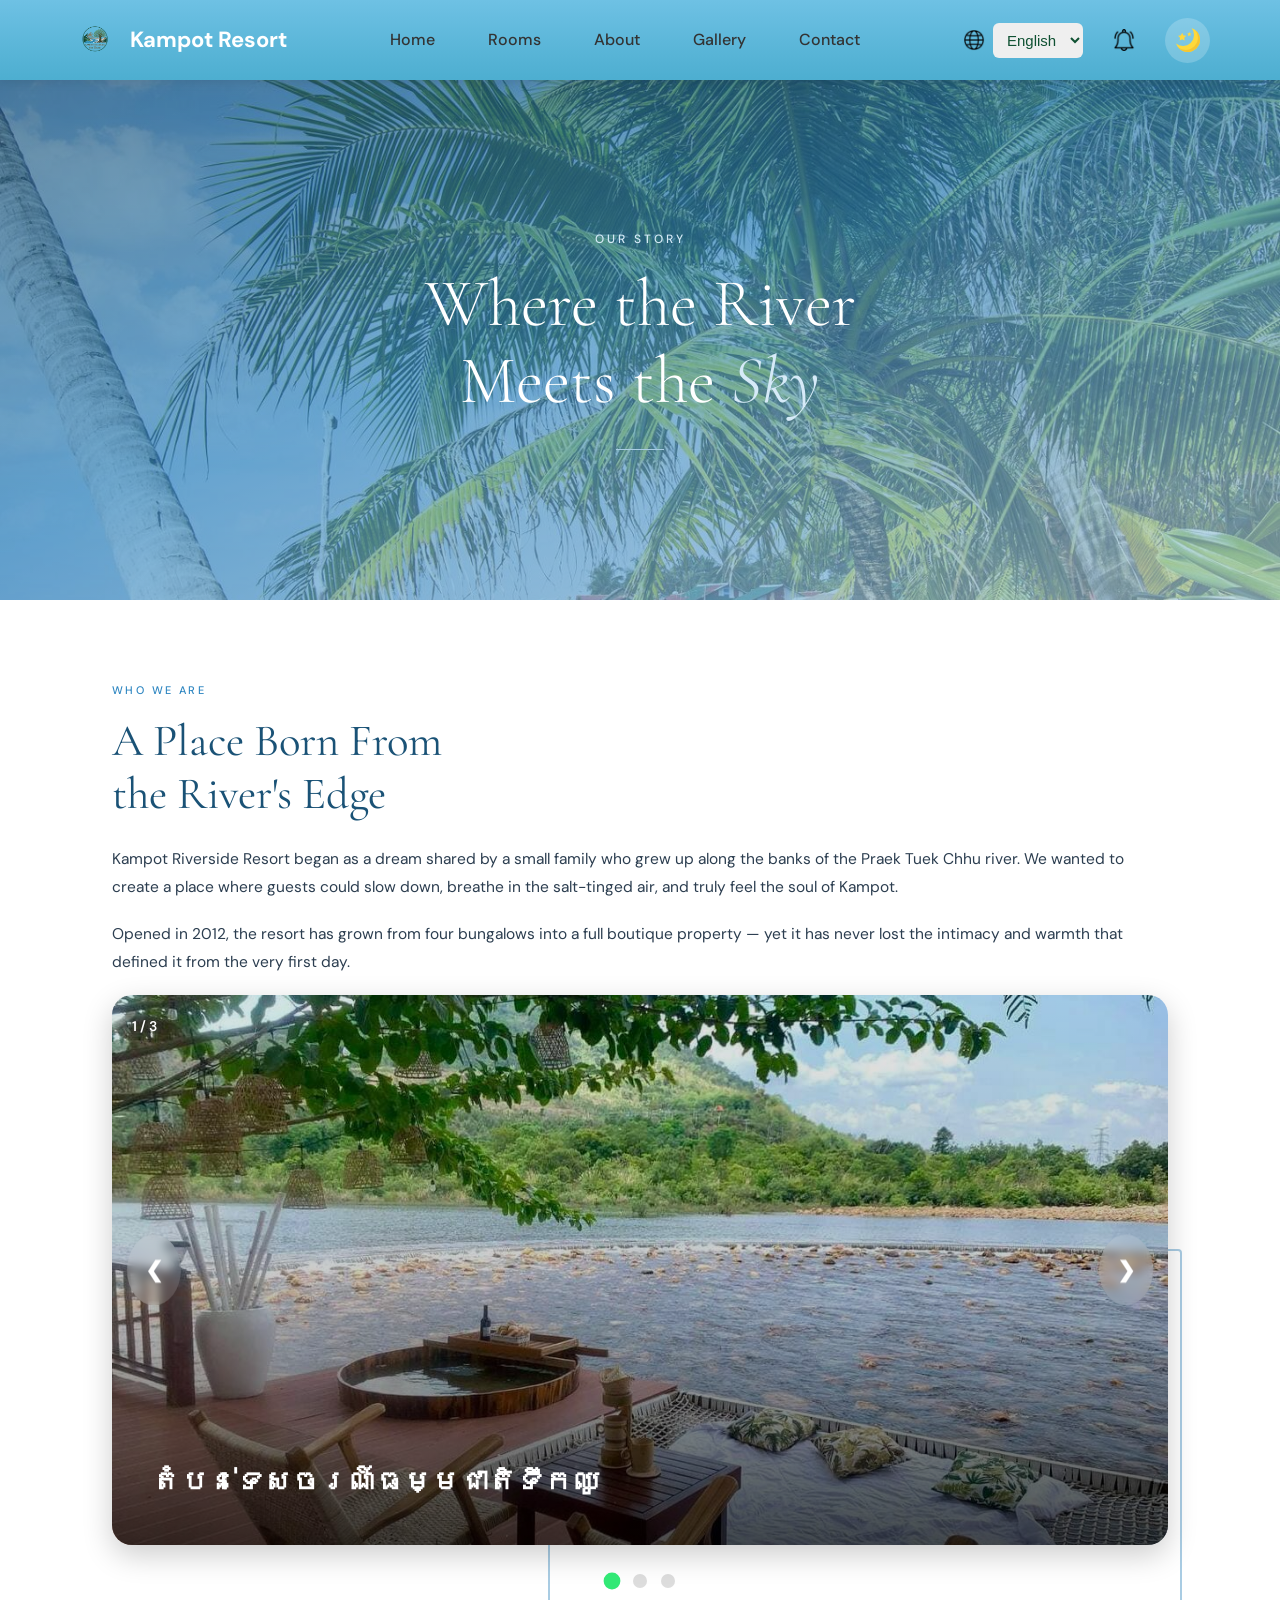
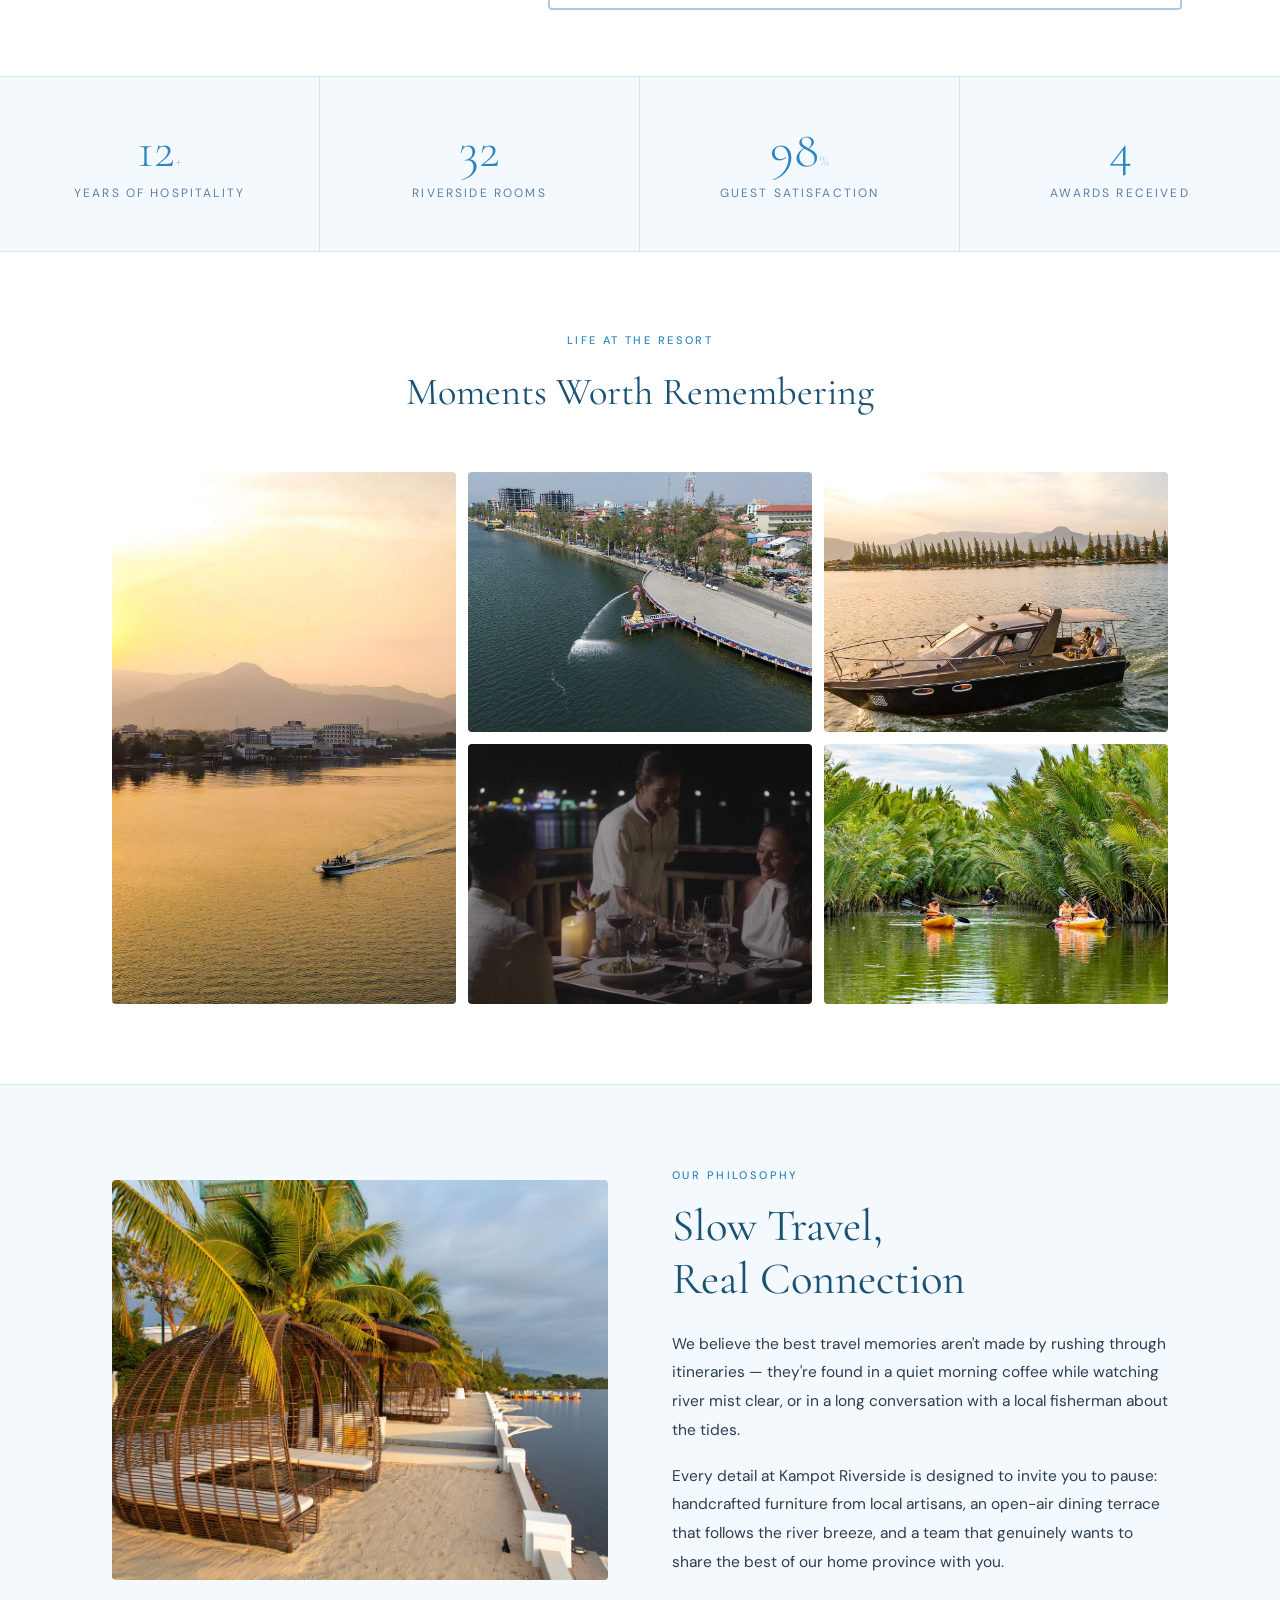
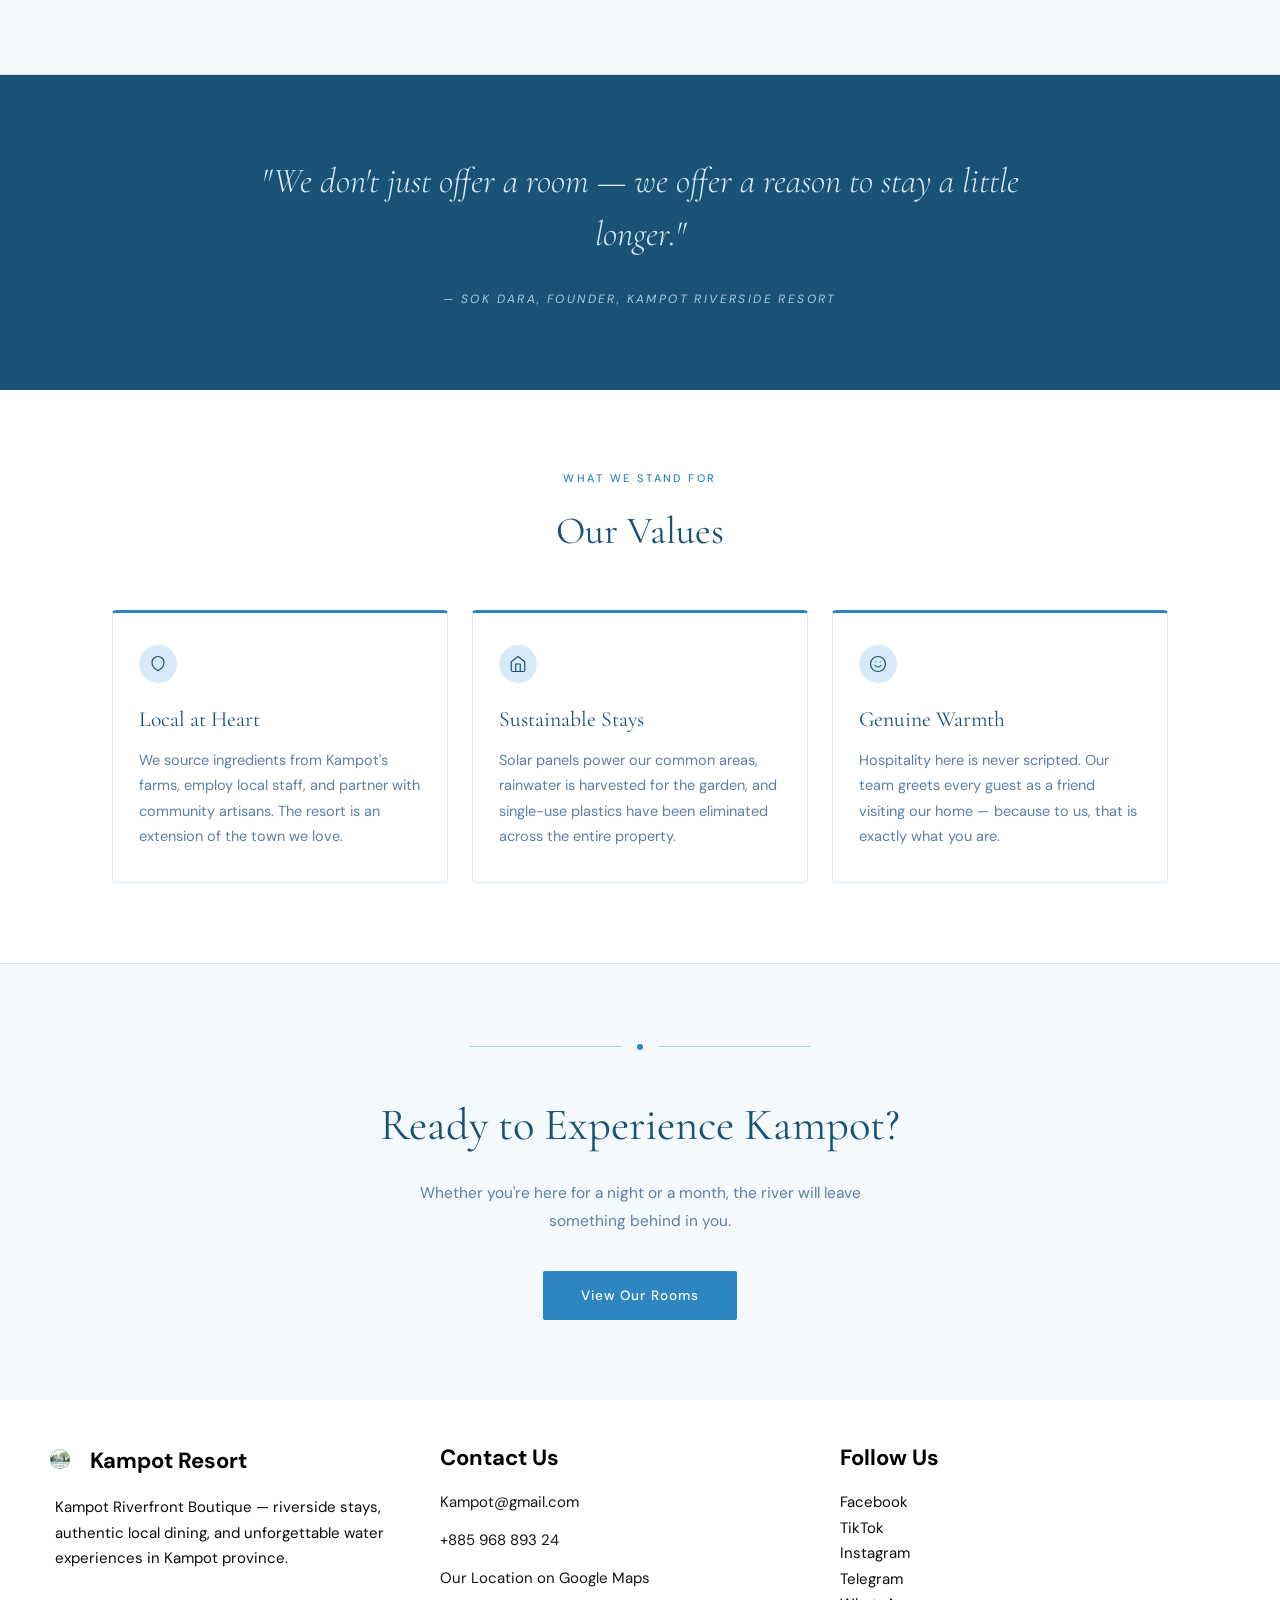
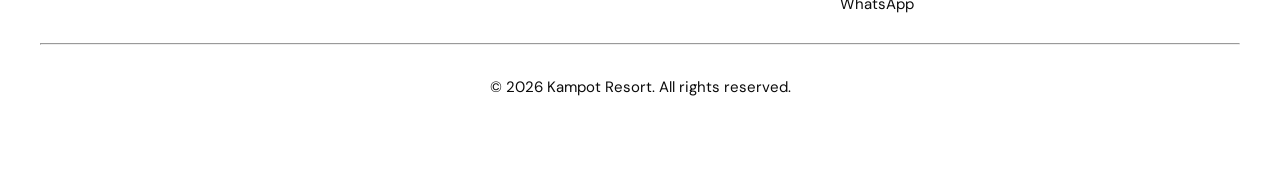
==== commit 3491e53a: "Reaksmey" ====
--- a/about.html
+++ b/about.html
@@ -3,7 +3,7 @@
 <head>
     <meta charset="UTF-8">
     <meta name="viewport" content="width=device-width, initial-scale=1.0">
-    <title>About – Kampot Riverside</title>
+    <title>About – Kampot Resort</title>
     <link rel="stylesheet" href="css/style.css">
     <link rel="stylesheet" href="css/about.css">
     <link href="https://fonts.googleapis.com/css2?family=Cormorant+Garamond:ital,wght@0,300;0,400;0,600;1,300;1,400&family=DM+Sans:wght@300;400;500&display=swap" rel="stylesheet">
@@ -18,7 +18,7 @@
             <div class="nav-left">
                 <a class="logo" href="index.html">
                     <img src="images/logo/kampot.png" alt="Kampot Riverside Logo">
-                    <span>Kampot Riverside</span>
+                    <span>Kampot Resort</span>
                 </a>
             </div>
 
@@ -79,20 +79,20 @@
                     <!-- Full-width images with number and caption text -->
                     <div class="mySlides fade">
                         <div class="numbertext">1 / 3</div>
-                        <img src="images/gallerys/Image_place_relax/Bokor Mountain/photo1.jfif" style="width:100%">
-                        <div class="text">Boko Mountain</div>
+                        <img src="images/kampot_reverside/image_water.jpeg" style="width:100%">
+                        <div class="text">តំបន់ទេសចរណ៍ធម្មជាតិទឹកឈូ</div>
                     </div>
 
                     <div class="mySlides fade">
                         <div class="numbertext">2 / 3</div>
-                        <img src="images/gallerys/Image_place_relax/Kep Beach/photo3.jfif" style="width:100%">
-                        <div class="text">Kep Beach</div>
+                        <img src="images/kampot_reverside/image3.webp" style="width:100%">
+                        <div class="text">Nataya Round House រមណីយដ្ឋាន Coral Bay</div>
                     </div>
 
                     <div class="mySlides fade">
                         <div class="numbertext">3 / 3</div>
-                        <img src="images/gallerys/Image_place_relax/La Plantation/caption.jpg" style="width:100%">
-                        <div class="text">La Plantation</div>
+                        <img src="images/kampot_reverside/imgs__6_.webp" style="width:100%">
+                        <div class="text">ឆ្នេរកោះស្មៅ</div>
                     </div>
 
                     <!-- Next and previous buttons -->
@@ -231,7 +231,7 @@
             <div class="col-4">
                 <h3>
                     <img src="images/logo/kampot.png" alt="Kampot Riverside Logo">
-                    <span>Kampot Riverside</span>
+                    <span>Kampot Resort</span>
                 </h3>
                 <p style="padding-left: 15px;">
                     Kampot Riverfront Boutique — riverside stays,
@@ -261,7 +261,7 @@
         </div>
         <div class="row">
             <div class="col-12">
-                <p style="text-align: center;">© 2026 Kampot Riverside. All rights reserved.</p>
+                <p style="text-align: center;">© 2026 Kampot Resort. All rights reserved.</p>
             </div>
         </div>
     </div>
--- a/css/style.css
+++ b/css/style.css
@@ -276,49 +276,146 @@
 }
 
 /* =========================
-    HOME BANNER
+   HERO SECTION
+========================= */
+.main-contant{
+    position: relative;
+    width: 100%;
+    min-height: 100vh;
+    overflow: hidden;
+    display: flex;
+    align-items: center;
+    justify-content: center;
+}
+
+/* Slides */
+.slide{
+    position: absolute;
+    top: 0;
+    left: 0;
+    width: 100%;
+    height: 100%;
+    background-size: cover;
+    background-position: center;
+    background-repeat: no-repeat;
+    opacity: 0;
+    transform: scale(1.1);
+    transition: opacity 1.5s ease-in-out,
+                transform 8s linear;
+}
+
+.slide::before{
+    content: "";
+    position: absolute;
+    inset: 0;
+    background: rgba(0,0,0,0.45);
+}
+
+.slide.active{
+    opacity: 1;
+    transform: scale(1);
+}
+
+/* =========================
+   HOME BANNER
 ========================= */
 .home-banner{
-    width: 100%;
+    position: relative;
+    z-index: 2;
     max-width: 700px;
     padding: 40px;
     color: #fff;
     text-align: center;
-    border-radius: 12px;
-}
+    animation: fadeUp 1.2s ease;
+}
+
 .home-banner h1{
-    font-size: 52px;
+    font-size: 58px;
     margin-bottom: 20px;
+    animation: slideDown 1.2s ease;
 }
 
 .home-banner p{
-    font-size: 18px;
+    font-size: 20px;
     margin-bottom: 25px;
-}
-
-/* =========================
-    BUTTON
+    animation: fadeIn 2s ease;
+}
+
+/* =========================
+   BUTTON
 ========================= */
 .btn{
     display: inline-block;
-    padding: 12px 28px;
-    background-color: #32E875;
+    padding: 14px 30px;
+    background: #32E875;
     color: #fff;
     text-decoration: none;
     font-size: 16px;
     font-weight: 600;
     border-radius: 50px;
-    transition: all 0.3s ease;
-}
-
+    transition: 0.3s;
+    animation: zoomIn 1.5s ease;
+}
 
 .btn:hover{
-    background-color: #28c96a;
-    transform: translateY(-2px);
-}
-
-.btn:active{
-    transform: scale(0.98);
+    background: #28c96a;
+    transform: translateY(-3px);
+}
+
+/* =========================
+   ANIMATIONS
+========================= */
+@keyframes fadeUp{
+    from{
+        opacity:0;
+        transform:translateY(50px);
+    }
+    to{
+        opacity:1;
+        transform:translateY(0);
+    }
+}
+
+@keyframes slideDown{
+    from{
+        opacity:0;
+        transform:translateY(-50px);
+    }
+    to{
+        opacity:1;
+        transform:translateY(0);
+    }
+}
+
+@keyframes fadeIn{
+    from{
+        opacity:0;
+    }
+    to{
+        opacity:1;
+    }
+}
+
+@keyframes zoomIn{
+    from{
+        opacity:0;
+        transform:scale(0.8);
+    }
+    to{
+        opacity:1;
+        transform:scale(1);
+    }
+}
+
+/* Responsive */
+@media(max-width:768px){
+    .home-banner h1{
+        font-size: 40px;
+    }
+
+    .home-banner p{
+        font-size: 16px;
+    }
 }
 
 /* =========================
